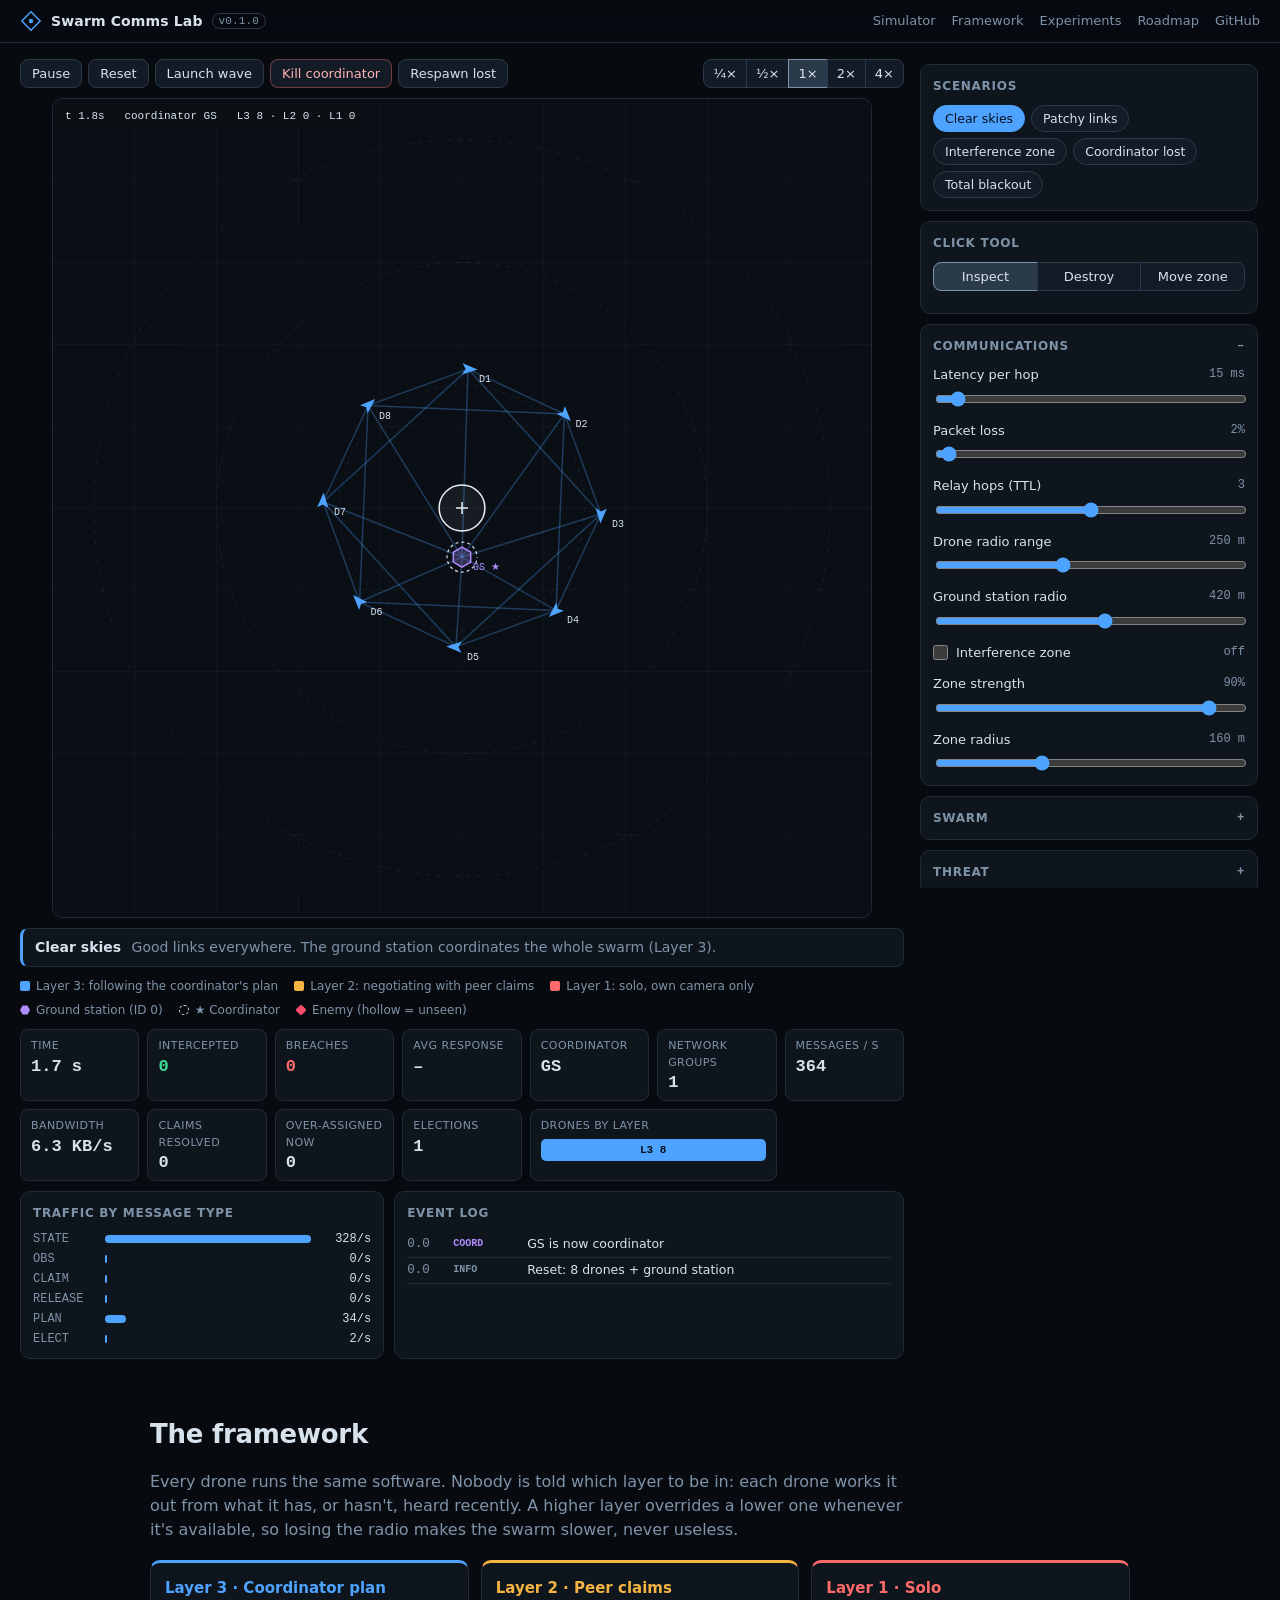
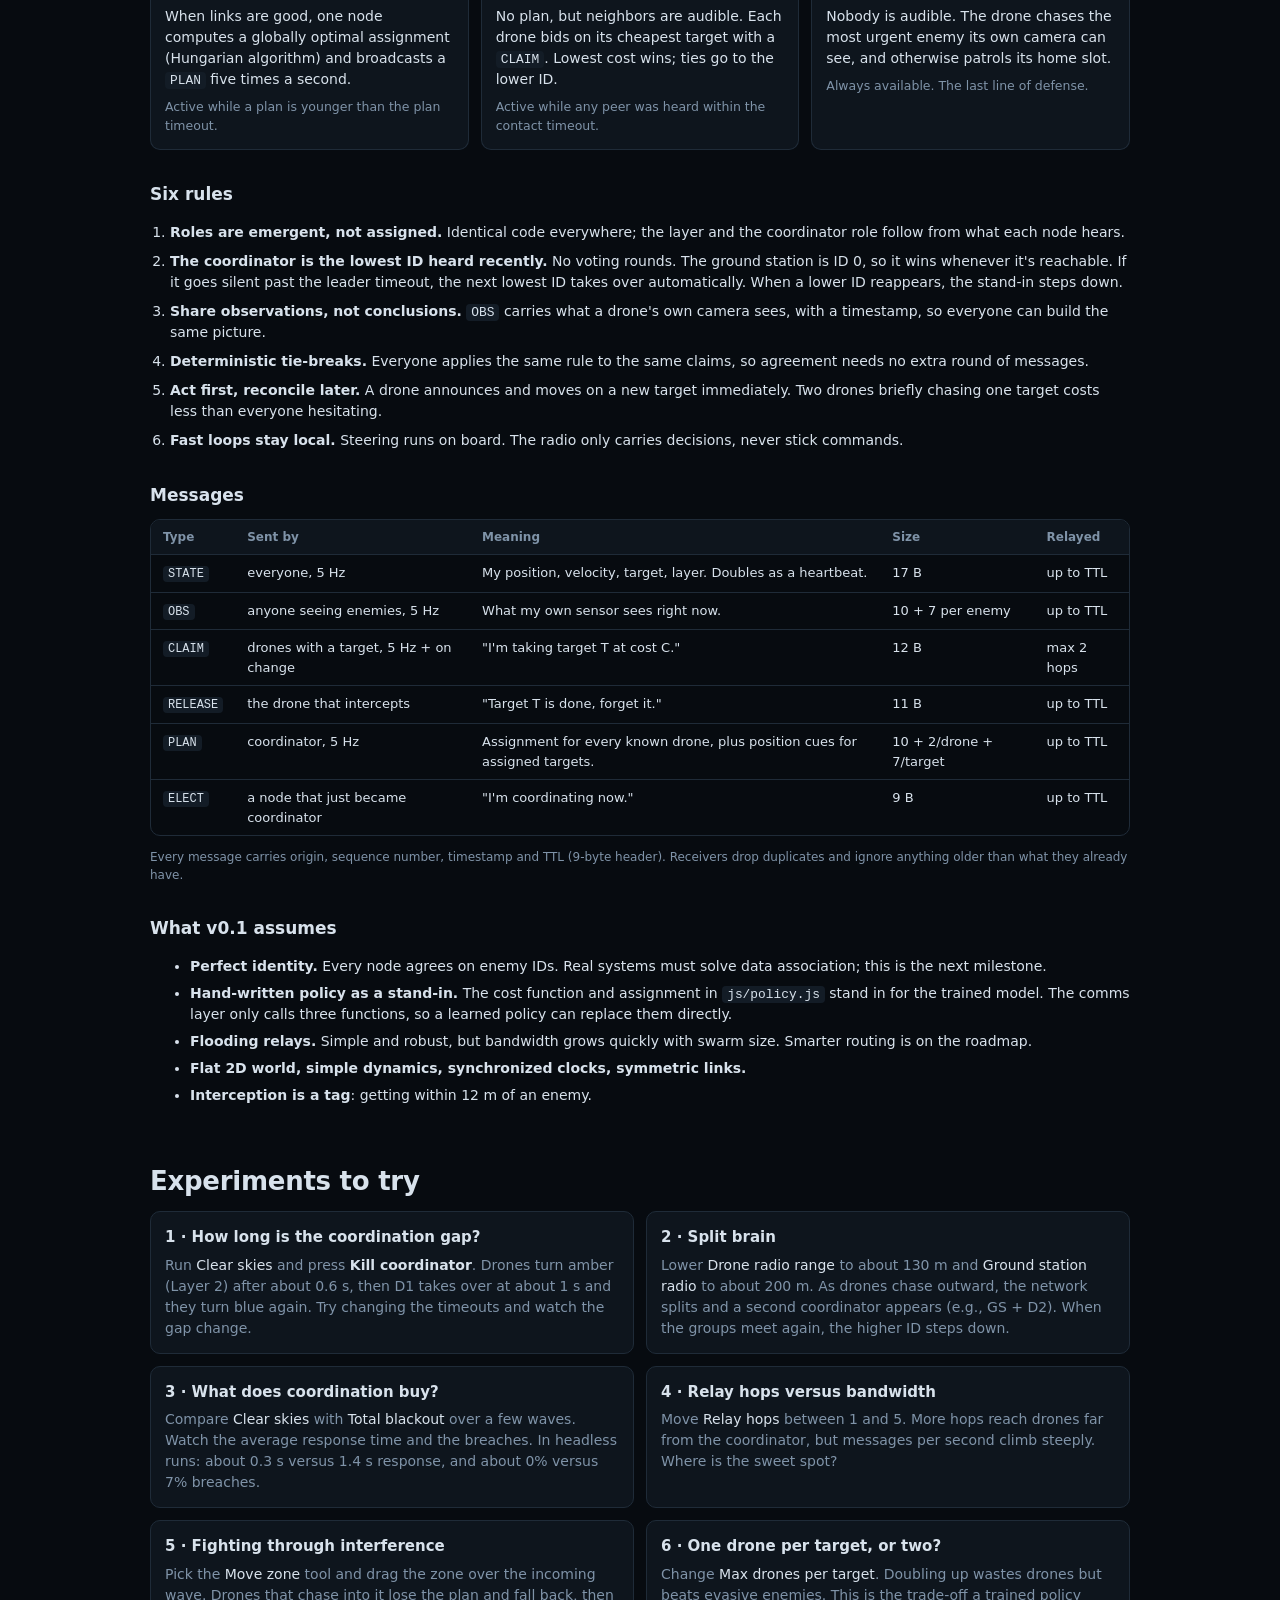
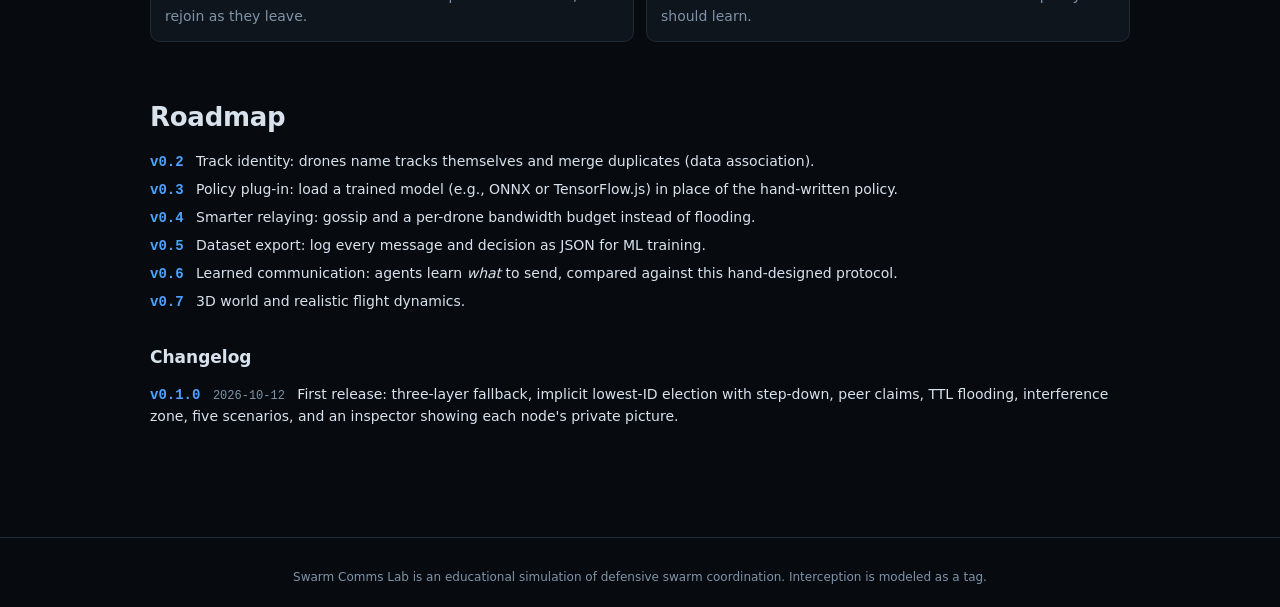
==== index.html @ 78917c34 "Swarm Comms Lab v0.1.0: three-layer swarm comms simulator Browser simulation of a defensive drone sw" ====
<!doctype html>
<html lang="en">
<head>
  <meta charset="utf-8">
  <meta name="viewport" content="width=device-width, initial-scale=1">
  <title>Swarm Comms Lab</title>
  <meta name="description" content="A browser simulation of a three-layer communication framework for a defensive drone swarm: coordinator plans, peer claims, and solo fallback.">
  <link rel="stylesheet" href="css/style.css">
</head>
<body>
  <header class="top">
    <div class="brand">
      <svg viewBox="0 0 24 24" width="22" height="22" aria-hidden="true"><path d="M12 2 22 12 12 22 2 12Z" fill="none" stroke="currentColor" stroke-width="1.6"/><circle cx="12" cy="12" r="2.4" fill="currentColor"/></svg>
      <span>Swarm Comms Lab</span>
      <span class="ver" id="version">v0.1.0</span>
    </div>
    <nav>
      <a href="#sim">Simulator</a>
      <a href="#framework">Framework</a>
      <a href="#experiments">Experiments</a>
      <a href="#roadmap">Roadmap</a>
      <a id="repoLink" href="#">GitHub</a>
    </nav>
  </header>

  <main>
    <section id="sim" class="sim">
      <div class="stage">
        <div class="toolbar">
          <button id="play" class="btn">Pause</button>
          <button id="reset" class="btn" title="Restart the scenario (R)">Reset</button>
          <button id="wave" class="btn" title="Launch a wave now (W)">Launch wave</button>
          <button id="killCoord" class="btn danger" title="Destroy the current coordinator (K)">Kill coordinator</button>
          <button id="respawn" class="btn" title="Bring back destroyed drones and the ground station">Respawn lost</button>
          <div class="seg" id="speed" role="group" aria-label="Speed">
            <button data-v="0.25">¼×</button><button data-v="0.5">½×</button><button data-v="1" class="on">1×</button><button data-v="2">2×</button><button data-v="4">4×</button>
          </div>
        </div>

        <div class="canvas-wrap">
          <canvas id="view" aria-label="Swarm simulation"></canvas>
        </div>
        <p class="note" id="presetNote"></p>

        <div class="legend">
          <span><i class="sw" style="--c:var(--l3)"></i>Layer 3: following the coordinator's plan</span>
          <span><i class="sw" style="--c:var(--l2)"></i>Layer 2: negotiating with peer claims</span>
          <span><i class="sw" style="--c:var(--l1)"></i>Layer 1: solo, own camera only</span>
          <span><i class="sw hex" style="--c:var(--gs)"></i>Ground station (ID 0)</span>
          <span><i class="sw ring"></i>★ Coordinator</span>
          <span><i class="sw dia"></i>Enemy (hollow = unseen)</span>
        </div>

        <div class="stats">
          <div class="tile"><span>Time</span><b id="s-time">0 s</b></div>
          <div class="tile"><span>Intercepted</span><b id="s-int" class="good">0</b></div>
          <div class="tile"><span>Breaches</span><b id="s-breach" class="bad">0</b></div>
          <div class="tile"><span>Avg response</span><b id="s-resp">–</b></div>
          <div class="tile"><span>Coordinator</span><b id="s-coord">–</b></div>
          <div class="tile"><span>Network groups</span><b id="s-part">1</b></div>
          <div class="tile"><span>Messages / s</span><b id="s-msgs">0</b></div>
          <div class="tile"><span>Bandwidth</span><b id="s-bw">0</b></div>
          <div class="tile"><span>Claims resolved</span><b id="s-yield">0</b></div>
          <div class="tile"><span>Over-assigned now</span><b id="s-over">0</b></div>
          <div class="tile"><span>Elections</span><b id="s-elect">0</b></div>
          <div class="tile wide" id="s-layers"><span>Drones by layer</span>
            <div class="layerbar"><i id="lb-3" style="--c:var(--l3)"></i><i id="lb-2" style="--c:var(--l2)"></i><i id="lb-1" style="--c:var(--l1)"></i></div>
          </div>
        </div>

        <div class="split">
          <div class="card">
            <h3>Traffic by message type</h3>
            <div id="msgbars" class="msgbars"></div>
          </div>
          <div class="card">
            <h3>Event log</h3>
            <ol id="log" class="log"></ol>
          </div>
        </div>
      </div>

      <aside class="panel">
        <div class="card">
          <h3>Scenarios</h3>
          <div id="presets" class="chips"></div>
        </div>
        <div class="card">
          <h3>Click tool</h3>
          <div class="seg full" id="tools">
            <button data-tool="inspect" class="on">Inspect</button><button data-tool="destroy">Destroy</button><button data-tool="zone">Move zone</button>
          </div>
          <div id="inspector" class="inspector"></div>
        </div>
        <details class="card" open>
          <summary>Communications</summary>
          <div id="ctl-comms" class="ctls"></div>
        </details>
        <details class="card">
          <summary>Swarm</summary>
          <div id="ctl-swarm" class="ctls"></div>
        </details>
        <details class="card">
          <summary>Threat</summary>
          <div id="ctl-threat" class="ctls"></div>
        </details>
        <details class="card">
          <summary>Timeouts &amp; rates</summary>
          <div id="ctl-timing" class="ctls"></div>
        </details>
        <details class="card">
          <summary>View</summary>
          <div class="ctls">
            <label class="ctl ctl-toggle"><input type="checkbox" id="optLinks"><span class="ctl-head"><span>Radio links (brightness = traffic)</span></span></label>
            <label class="ctl ctl-toggle"><input type="checkbox" id="optTargets"><span class="ctl-head"><span>Target lines</span></span></label>
            <label class="ctl ctl-toggle"><input type="checkbox" id="optSensors"><span class="ctl-head"><span>Sensor footprints</span></span></label>
            <label class="ctl ctl-toggle"><input type="checkbox" id="optBelief"><span class="ctl-head"><span>Inspector: show belief vs truth</span></span></label>
          </div>
        </details>
        <p class="muted small keys">Keys: <kbd>Space</kbd> pause · <kbd>W</kbd> wave · <kbd>K</kbd> kill coordinator · <kbd>R</kbd> reset</p>
      </aside>
    </section>

    <section id="framework" class="doc">
      <h2>The framework</h2>
      <p class="lede">Every drone runs the same software. Nobody is told which layer to be in: each drone works it out from what it has, or hasn't, heard recently. A higher layer overrides a lower one whenever it's available, so losing the radio makes the swarm slower, never useless.</p>

      <div class="layers">
        <div class="layer" style="--c:var(--l3)">
          <h4>Layer 3 · Coordinator plan</h4>
          <p>When links are good, one node computes a globally optimal assignment (Hungarian algorithm) and broadcasts a <code>PLAN</code> five times a second.</p>
          <p class="when">Active while a plan is younger than the plan timeout.</p>
        </div>
        <div class="layer" style="--c:var(--l2)">
          <h4>Layer 2 · Peer claims</h4>
          <p>No plan, but neighbors are audible. Each drone bids on its cheapest target with a <code>CLAIM</code>. Lowest cost wins; ties go to the lower ID.</p>
          <p class="when">Active while any peer was heard within the contact timeout.</p>
        </div>
        <div class="layer" style="--c:var(--l1)">
          <h4>Layer 1 · Solo</h4>
          <p>Nobody is audible. The drone chases the most urgent enemy its own camera can see, and otherwise patrols its home slot.</p>
          <p class="when">Always available. The last line of defense.</p>
        </div>
      </div>

      <h3>Six rules</h3>
      <ol class="rules">
        <li><strong>Roles are emergent, not assigned.</strong> Identical code everywhere; the layer and the coordinator role follow from what each node hears.</li>
        <li><strong>The coordinator is the lowest ID heard recently.</strong> No voting rounds. The ground station is ID 0, so it wins whenever it's reachable. If it goes silent past the leader timeout, the next lowest ID takes over automatically. When a lower ID reappears, the stand-in steps down.</li>
        <li><strong>Share observations, not conclusions.</strong> <code>OBS</code> carries what a drone's own camera sees, with a timestamp, so everyone can build the same picture.</li>
        <li><strong>Deterministic tie-breaks.</strong> Everyone applies the same rule to the same claims, so agreement needs no extra round of messages.</li>
        <li><strong>Act first, reconcile later.</strong> A drone announces and moves on a new target immediately. Two drones briefly chasing one target costs less than everyone hesitating.</li>
        <li><strong>Fast loops stay local.</strong> Steering runs on board. The radio only carries decisions, never stick commands.</li>
      </ol>

      <h3>Messages</h3>
      <div class="tablewrap">
        <table>
          <thead><tr><th>Type</th><th>Sent by</th><th>Meaning</th><th>Size</th><th>Relayed</th></tr></thead>
          <tbody>
            <tr><td><code>STATE</code></td><td>everyone, 5 Hz</td><td>My position, velocity, target, layer. Doubles as a heartbeat.</td><td>17 B</td><td>up to TTL</td></tr>
            <tr><td><code>OBS</code></td><td>anyone seeing enemies, 5 Hz</td><td>What my own sensor sees right now.</td><td>10 + 7 per enemy</td><td>up to TTL</td></tr>
            <tr><td><code>CLAIM</code></td><td>drones with a target, 5 Hz + on change</td><td>"I'm taking target T at cost C."</td><td>12 B</td><td>max 2 hops</td></tr>
            <tr><td><code>RELEASE</code></td><td>the drone that intercepts</td><td>"Target T is done, forget it."</td><td>11 B</td><td>up to TTL</td></tr>
            <tr><td><code>PLAN</code></td><td>coordinator, 5 Hz</td><td>Assignment for every known drone, plus position cues for assigned targets.</td><td>10 + 2/drone + 7/target</td><td>up to TTL</td></tr>
            <tr><td><code>ELECT</code></td><td>a node that just became coordinator</td><td>"I'm coordinating now."</td><td>9 B</td><td>up to TTL</td></tr>
          </tbody>
        </table>
      </div>
      <p class="muted small">Every message carries origin, sequence number, timestamp and TTL (9-byte header). Receivers drop duplicates and ignore anything older than what they already have.</p>

      <h3>What v0.1 assumes</h3>
      <ul class="limits">
        <li><strong>Perfect identity.</strong> Every node agrees on enemy IDs. Real systems must solve data association; this is the next milestone.</li>
        <li><strong>Hand-written policy as a stand-in.</strong> The cost function and assignment in <code>js/policy.js</code> stand in for the trained model. The comms layer only calls three functions, so a learned policy can replace them directly.</li>
        <li><strong>Flooding relays.</strong> Simple and robust, but bandwidth grows quickly with swarm size. Smarter routing is on the roadmap.</li>
        <li><strong>Flat 2D world, simple dynamics, synchronized clocks, symmetric links.</strong></li>
        <li><strong>Interception is a tag</strong>: getting within 12 m of an enemy.</li>
      </ul>
    </section>

    <section id="experiments" class="doc">
      <h2>Experiments to try</h2>
      <div class="exps">
        <div class="exp">
          <h4>1 · How long is the coordination gap?</h4>
          <p>Run <em>Clear skies</em> and press <strong>Kill coordinator</strong>. Drones turn amber (Layer 2) after about 0.6 s, then D1 takes over at about 1 s and they turn blue again. Try changing the timeouts and watch the gap change.</p>
        </div>
        <div class="exp">
          <h4>2 · Split brain</h4>
          <p>Lower <em>Drone radio range</em> to about 130 m and <em>Ground station radio</em> to about 200 m. As drones chase outward, the network splits and a second coordinator appears (e.g., GS + D2). When the groups meet again, the higher ID steps down.</p>
        </div>
        <div class="exp">
          <h4>3 · What does coordination buy?</h4>
          <p>Compare <em>Clear skies</em> with <em>Total blackout</em> over a few waves. Watch the average response time and the breaches. In headless runs: about 0.3 s versus 1.4 s response, and about 0% versus 7% breaches.</p>
        </div>
        <div class="exp">
          <h4>4 · Relay hops versus bandwidth</h4>
          <p>Move <em>Relay hops</em> between 1 and 5. More hops reach drones far from the coordinator, but messages per second climb steeply. Where is the sweet spot?</p>
        </div>
        <div class="exp">
          <h4>5 · Fighting through interference</h4>
          <p>Pick the <em>Move zone</em> tool and drag the zone over the incoming wave. Drones that chase into it lose the plan and fall back, then rejoin as they leave.</p>
        </div>
        <div class="exp">
          <h4>6 · One drone per target, or two?</h4>
          <p>Change <em>Max drones per target</em>. Doubling up wastes drones but beats evasive enemies. This is the trade-off a trained policy should learn.</p>
        </div>
      </div>
    </section>

    <section id="roadmap" class="doc">
      <h2>Roadmap</h2>
      <ol class="roadmap">
        <li><b>v0.2</b> Track identity: drones name tracks themselves and merge duplicates (data association).</li>
        <li><b>v0.3</b> Policy plug-in: load a trained model (e.g., ONNX or TensorFlow.js) in place of the hand-written policy.</li>
        <li><b>v0.4</b> Smarter relaying: gossip and a per-drone bandwidth budget instead of flooding.</li>
        <li><b>v0.5</b> Dataset export: log every message and decision as JSON for ML training.</li>
        <li><b>v0.6</b> Learned communication: agents learn <em>what</em> to send, compared against this hand-designed protocol.</li>
        <li><b>v0.7</b> 3D world and realistic flight dynamics.</li>
      </ol>
      <h3>Changelog</h3>
      <ul class="changelog">
        <li><b>v0.1.0</b> <time>2026-10-12</time> First release: three-layer fallback, implicit lowest-ID election with step-down, peer claims, TTL flooding, interference zone, five scenarios, and an inspector showing each node's private picture.</li>
      </ul>
    </section>
  </main>

  <footer class="foot">
    <p>Swarm Comms Lab is an educational simulation of defensive swarm coordination. Interception is modeled as a tag.</p>
  </footer>

  <script type="module" src="js/main.js"></script>
</body>
</html>
---- css/style.css ----
:root {
  color-scheme: dark;
  --bg: #070b10;
  --panel: #0e151d;
  --panel-2: #131c26;
  --line: #1f2b38;
  --line-2: #2a3a4b;
  --text: #d8e2ec;
  --muted: #7f93a8;
  --l3: #4da3ff;
  --l2: #f5b342;
  --l1: #ff6b6b;
  --gs: #b18cff;
  --enemy: #ff4d6d;
  --good: #3ddc97;
  --radius: 10px;
  --mono: ui-monospace, SFMono-Regular, Menlo, Consolas, monospace;
  --sans: system-ui, -apple-system, "Segoe UI", Roboto, sans-serif;
}

* { box-sizing: border-box; }
html { scroll-behavior: smooth; }
body {
  margin: 0;
  background: var(--bg);
  color: var(--text);
  font: 14px/1.5 var(--sans);
  -webkit-font-smoothing: antialiased;
}
a { color: var(--l3); text-decoration: none; }
a:hover { text-decoration: underline; }
code, kbd { font-family: var(--mono); font-size: 0.92em; }
code { background: var(--panel-2); padding: 1px 5px; border-radius: 4px; }
kbd { border: 1px solid var(--line-2); border-bottom-width: 2px; padding: 0 5px; border-radius: 4px; }
.muted { color: var(--muted); }
.small { font-size: 12px; }

/* header */
.top {
  position: sticky; top: 0; z-index: 10;
  display: flex; align-items: center; justify-content: space-between; gap: 16px;
  padding: 10px 20px;
  background: rgba(7, 11, 16, 0.88);
  backdrop-filter: blur(8px);
  border-bottom: 1px solid var(--line);
}
.brand { display: flex; align-items: center; gap: 9px; font-weight: 650; letter-spacing: 0.01em; color: var(--l3); }
.brand span:first-of-type { color: var(--text); }
.ver { font: 11px var(--mono); color: var(--muted); border: 1px solid var(--line-2); padding: 1px 6px; border-radius: 99px; }
.top nav { display: flex; gap: 16px; flex-wrap: wrap; }
.top nav a { color: var(--muted); font-size: 13px; }
.top nav a:hover { color: var(--text); text-decoration: none; }

main { max-width: 1440px; margin: 0 auto; padding: 16px 20px 40px; }

/* simulator layout */
.sim { display: grid; grid-template-columns: minmax(0, 1fr) 340px; gap: 16px; align-items: start; }
.stage { min-width: 0; display: flex; flex-direction: column; gap: 10px; }
.panel { display: flex; flex-direction: column; gap: 10px; position: sticky; top: 64px; max-height: calc(100vh - 76px); overflow-y: auto; padding-right: 2px; }

.toolbar { display: flex; flex-wrap: wrap; gap: 6px; align-items: center; }
.btn, .seg button, .chip {
  font: 500 13px var(--sans);
  color: var(--text);
  background: var(--panel-2);
  border: 1px solid var(--line-2);
  border-radius: 8px;
  padding: 6px 11px;
  cursor: pointer;
}
.btn:hover, .seg button:hover, .chip:hover { border-color: var(--muted); }
.btn.on { background: var(--l3); border-color: var(--l3); color: #04101d; }
.btn.danger { color: #ffb3b3; border-color: rgba(255, 107, 107, 0.4); }
.btn.attention { border-color: var(--l2); color: var(--l2); animation: pulse 1.2s ease-in-out infinite; }
@keyframes pulse { 50% { box-shadow: 0 0 0 3px rgba(245, 179, 66, 0.25); } }
.seg { display: inline-flex; margin-left: auto; }
.seg button { border-radius: 0; margin-left: -1px; padding: 6px 9px; }
.seg button:first-child { border-radius: 8px 0 0 8px; margin-left: 0; }
.seg button:last-child { border-radius: 0 8px 8px 0; }
.seg button.on { background: var(--line-2); border-color: var(--muted); }
.seg.full { display: flex; margin: 0 0 10px; }
.seg.full button { flex: 1; }

.canvas-wrap { position: relative; width: 100%; max-width: 820px; align-self: center; border: 1px solid var(--line); border-radius: var(--radius); overflow: hidden; }
#view { display: block; width: 100%; aspect-ratio: 1; touch-action: none; cursor: pointer; }
#view[data-tool="destroy"] { cursor: crosshair; }
#view[data-tool="zone"] { cursor: move; }

.note { margin: 0; padding: 8px 12px; background: var(--panel); border: 1px solid var(--line); border-left: 3px solid var(--l3); border-radius: 8px; color: var(--muted); }
.note strong { color: var(--text); margin-right: 6px; }

.legend { display: flex; flex-wrap: wrap; gap: 6px 16px; font-size: 12px; color: var(--muted); }
.legend span { display: inline-flex; align-items: center; gap: 6px; }
.sw { width: 10px; height: 10px; border-radius: 2px; background: var(--c); display: inline-block; }
.sw.hex { clip-path: polygon(25% 5%, 75% 5%, 100% 50%, 75% 95%, 25% 95%, 0 50%); }
.sw.ring { background: none; border: 1px dashed var(--text); border-radius: 50%; }
.sw.dia { background: var(--enemy); transform: rotate(45deg) scale(0.8); }

.stats { display: grid; grid-template-columns: repeat(auto-fill, minmax(118px, 1fr)); gap: 8px; }
.tile { background: var(--panel); border: 1px solid var(--line); border-radius: 8px; padding: 8px 10px; min-width: 0; }
.tile span { display: block; font-size: 11px; color: var(--muted); text-transform: uppercase; letter-spacing: 0.04em; }
.tile b { display: block; font: 600 17px var(--mono); margin-top: 2px; white-space: nowrap; overflow: hidden; text-overflow: ellipsis; }
.tile b.good { color: var(--good); }
.tile b.bad { color: var(--l1); }
.tile b.warn { color: var(--l2); }
.tile.wide { grid-column: span 2; }
.layerbar { display: flex; height: 22px; margin-top: 4px; border-radius: 5px; overflow: hidden; background: var(--panel-2); }
.layerbar i { flex: 0 1 0; flex-basis: 0; background: var(--c); color: #061019; font: 600 11px/22px var(--mono); font-style: normal; text-align: center; overflow: hidden; white-space: nowrap; transition: flex-grow 0.3s; }

.split { display: grid; grid-template-columns: minmax(0, 1fr) minmax(0, 1.4fr); gap: 10px; }
.card { background: var(--panel); border: 1px solid var(--line); border-radius: var(--radius); padding: 12px; }
.card h3, .card summary { margin: 0 0 10px; font-size: 12px; font-weight: 600; text-transform: uppercase; letter-spacing: 0.06em; color: var(--muted); }
details.card summary { cursor: pointer; margin: 0; list-style: none; display: flex; justify-content: space-between; }
details.card summary::after { content: "+"; font-family: var(--mono); }
details.card[open] summary::after { content: "–"; }
details.card[open] summary { margin-bottom: 10px; }

.msgbars { display: flex; flex-direction: column; gap: 6px; }
.mb { display: grid; grid-template-columns: 64px 1fr 52px; align-items: center; gap: 8px; font: 12px var(--mono); }
.mb span { color: var(--muted); }
.mb i { height: 8px; background: var(--l3); border-radius: 4px; min-width: 2px; transition: width 0.3s; }
.mb b { font-weight: 500; text-align: right; }

.log { list-style: none; margin: 0; padding: 0; max-height: 210px; overflow-y: auto; font-size: 12.5px; }
.log li { display: grid; grid-template-columns: 40px 68px 1fr; gap: 6px; padding: 3px 0; border-bottom: 1px solid var(--line); }
.log time { font-family: var(--mono); color: var(--muted); }
.log .tag { font: 600 10px/18px var(--mono); text-transform: uppercase; color: var(--muted); }
.lg-tag .tag { color: var(--good); }
.lg-breach .tag, .lg-breach { color: var(--l1); }
.lg-coord .tag { color: var(--gs); }
.lg-lost .tag { color: #ff9a9a; }
.lg-claim .tag { color: var(--l2); }
.lg-net .tag { color: var(--l3); }

.chips { display: flex; flex-wrap: wrap; gap: 6px; }
.chip { border-radius: 99px; padding: 5px 11px; font-size: 12.5px; }
.chip.on { background: var(--l3); border-color: var(--l3); color: #04101d; }

.ctls { display: flex; flex-direction: column; gap: 12px; }
.ctl { display: flex; flex-direction: column; gap: 4px; font-size: 13px; }
.ctl-head { display: flex; justify-content: space-between; gap: 8px; }
.ctl-head em { font: 10px var(--mono); font-style: normal; color: var(--l2); border: 1px solid rgba(245, 179, 66, 0.4); border-radius: 4px; padding: 0 4px; margin-left: 4px; vertical-align: 1px; }
.ctl output { font-family: var(--mono); color: var(--muted); font-size: 12px; }
.ctl small { color: var(--muted); font-size: 11px; }
.ctl-toggle { flex-direction: row; align-items: center; gap: 8px; }
.ctl-toggle .ctl-head { flex: 1; }
input[type="range"] { width: 100%; accent-color: var(--l3); }
input[type="checkbox"] { accent-color: var(--l3); width: 15px; height: 15px; margin: 0; }
select { background: var(--panel-2); color: var(--text); border: 1px solid var(--line-2); border-radius: 6px; padding: 5px; font: inherit; }

.inspector { font-size: 13px; }
.inspector p { margin: 0; }
.insp-head { display: flex; align-items: center; justify-content: space-between; gap: 8px; margin-bottom: 8px; }
.pill { font: 600 11px var(--mono); color: var(--c); border: 1px solid var(--c); border-radius: 99px; padding: 1px 8px; }
.inspector dl { display: grid; grid-template-columns: 74px 1fr; gap: 4px 8px; margin: 0 0 8px; }
.inspector dt { color: var(--muted); }
.inspector dd { margin: 0; font: 12px/1.6 var(--mono); word-break: break-word; }
.inspector dd span { margin-right: 6px; white-space: nowrap; }
.inspector dd span.own { font-weight: 700; color: var(--text); }
.keys { margin: 2px 4px; }

/* docs */
.doc { max-width: 980px; margin: 56px auto 0; }
.doc h2 { font-size: 26px; margin: 0 0 10px; letter-spacing: -0.01em; }
.doc h3 { font-size: 17px; margin: 32px 0 10px; }
.doc h4 { margin: 0 0 6px; font-size: 15px; }
.lede { font-size: 16px; color: var(--muted); max-width: 760px; }
.layers { display: grid; grid-template-columns: repeat(3, minmax(0, 1fr)); gap: 12px; margin-top: 18px; }
.layer { background: var(--panel); border: 1px solid var(--line); border-top: 3px solid var(--c); border-radius: var(--radius); padding: 14px; }
.layer h4 { color: var(--c); }
.layer p { margin: 0 0 8px; }
.layer .when { color: var(--muted); font-size: 12.5px; margin: 0; }
.rules { padding-left: 20px; }
.rules li { margin-bottom: 8px; }
.tablewrap { overflow-x: auto; border: 1px solid var(--line); border-radius: var(--radius); }
table { width: 100%; border-collapse: collapse; font-size: 13px; }
th, td { text-align: left; padding: 8px 12px; border-bottom: 1px solid var(--line); vertical-align: top; }
th { color: var(--muted); font-weight: 600; font-size: 12px; background: var(--panel); }
tr:last-child td { border-bottom: 0; }
.limits li, .roadmap li, .changelog li { margin-bottom: 6px; }
.exps { display: grid; grid-template-columns: repeat(2, minmax(0, 1fr)); gap: 12px; }
.exp { background: var(--panel); border: 1px solid var(--line); border-radius: var(--radius); padding: 14px; }
.exp p { margin: 0; color: var(--muted); }
.exp p em, .exp p strong { color: var(--text); font-style: normal; }
.roadmap { list-style: none; padding: 0; }
.roadmap b, .changelog b { font-family: var(--mono); color: var(--l3); margin-right: 8px; }
.changelog { list-style: none; padding: 0; }
.changelog time { font: 12px var(--mono); color: var(--muted); margin-right: 8px; }
.foot { border-top: 1px solid var(--line); margin-top: 56px; padding: 18px 20px; text-align: center; color: var(--muted); font-size: 12px; }

/* responsive */
@media (max-width: 1100px) {
  .sim { grid-template-columns: minmax(0, 1fr); }
  .panel { position: static; max-height: none; overflow: visible; }
}
@media (max-width: 720px) {
  main { padding: 12px 16px 32px; }
  .top { position: static; padding: 10px 16px; flex-direction: column; align-items: flex-start; gap: 6px; }
  .top nav { gap: 12px; }
  .split, .layers, .exps { grid-template-columns: minmax(0, 1fr); }
  .seg { margin-left: 0; }
  .tile.wide { grid-column: span 2; }
}
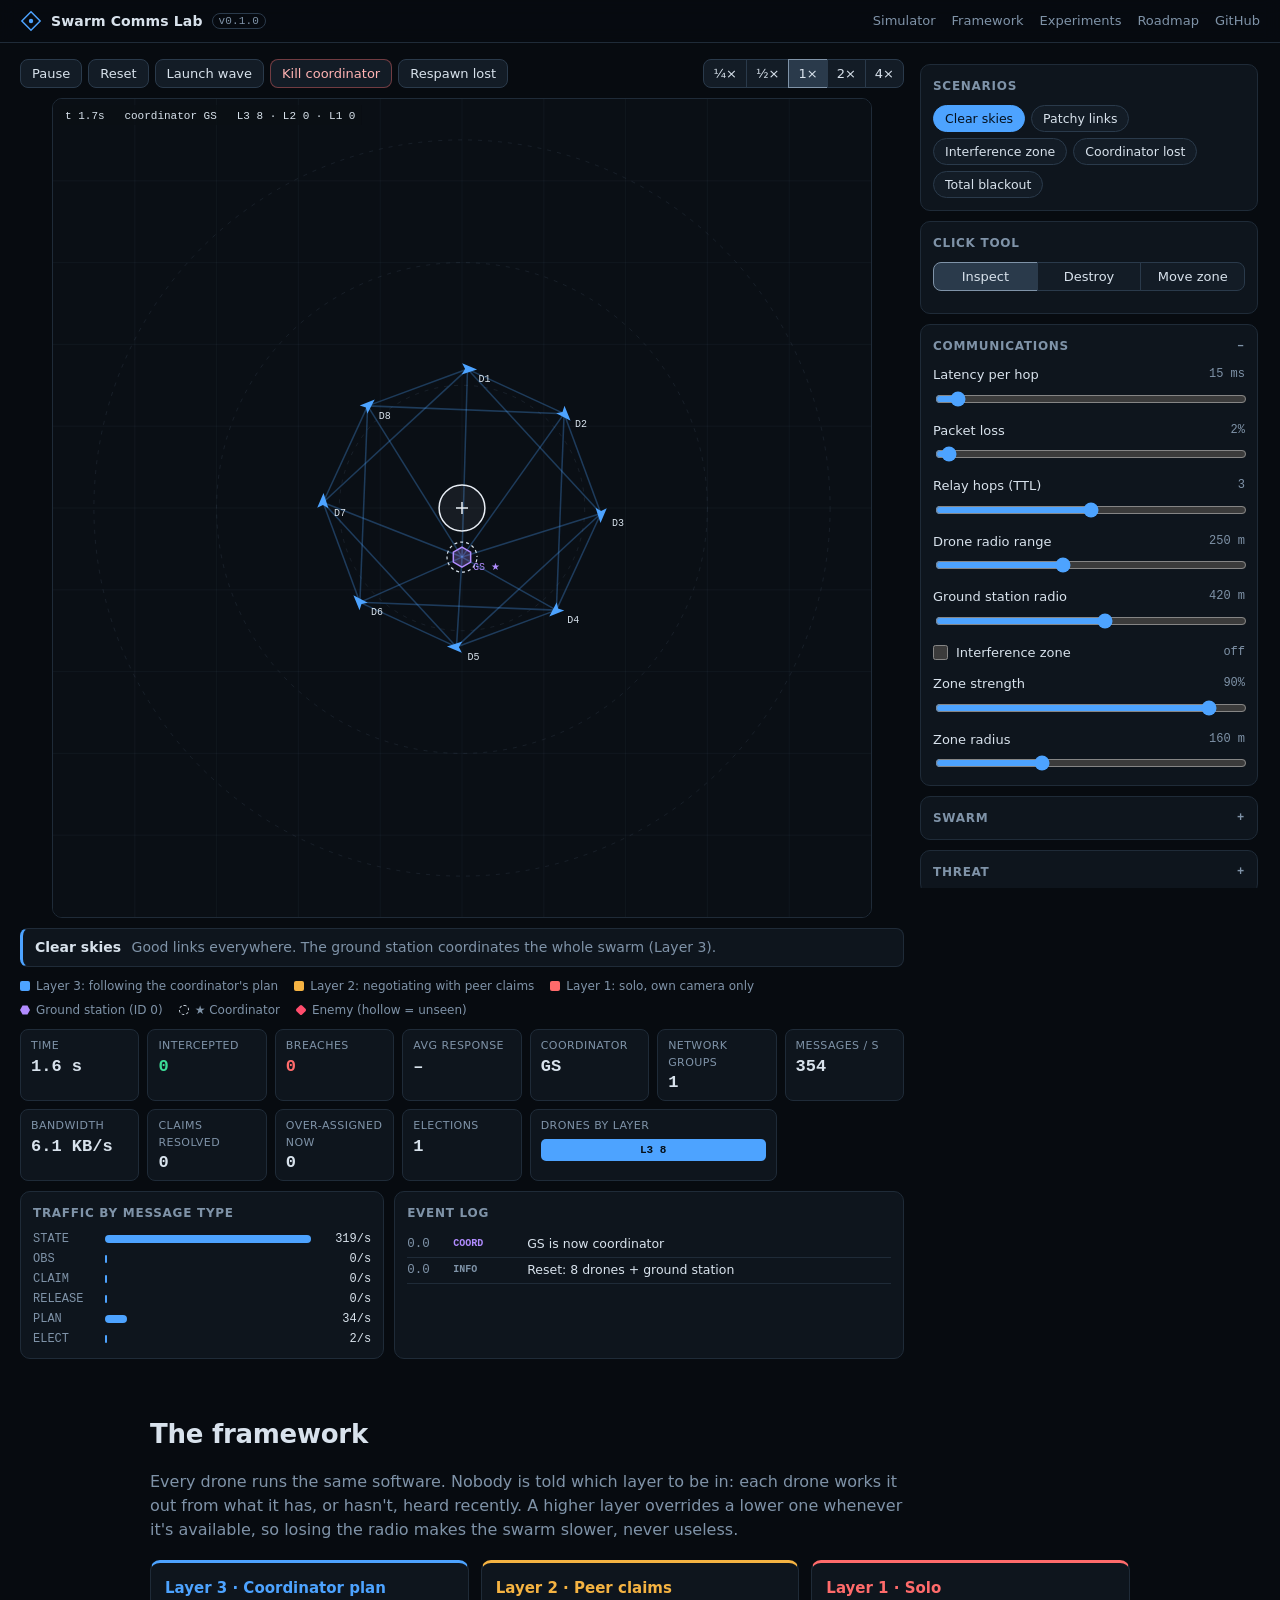
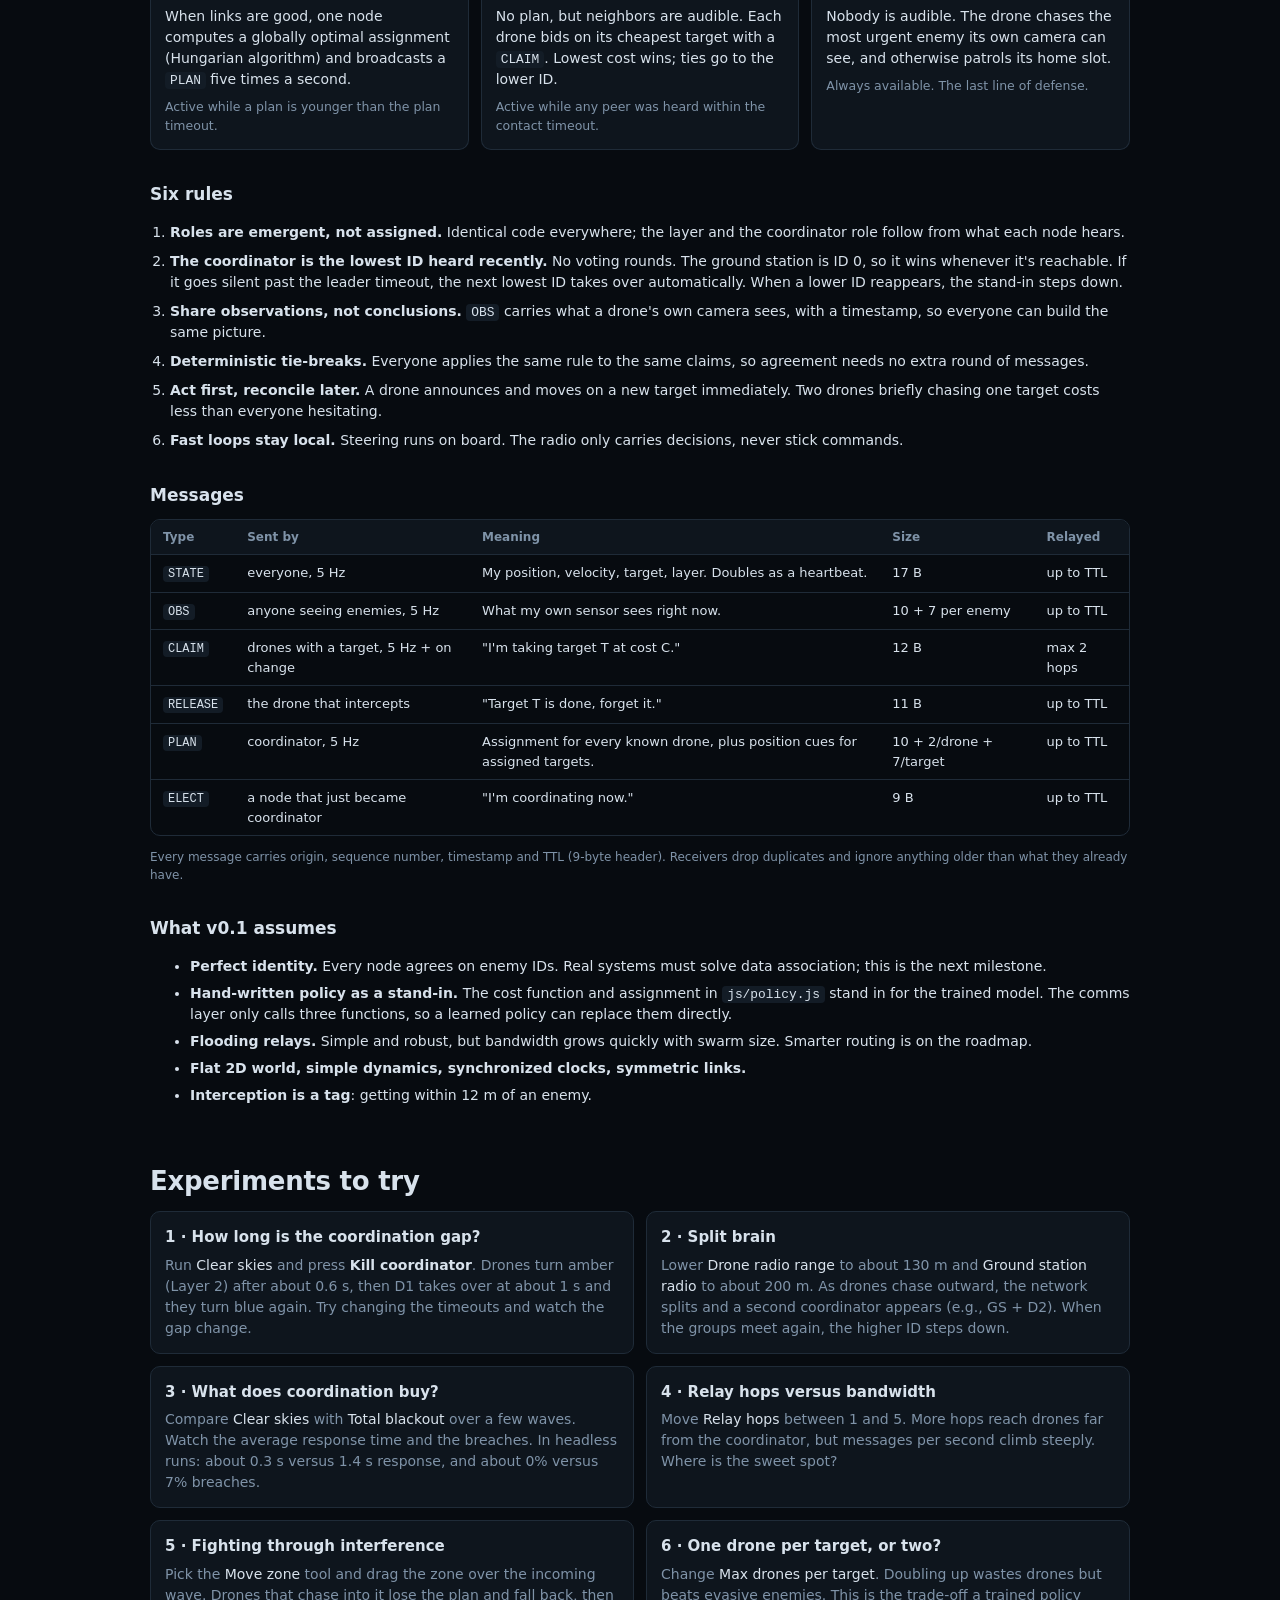
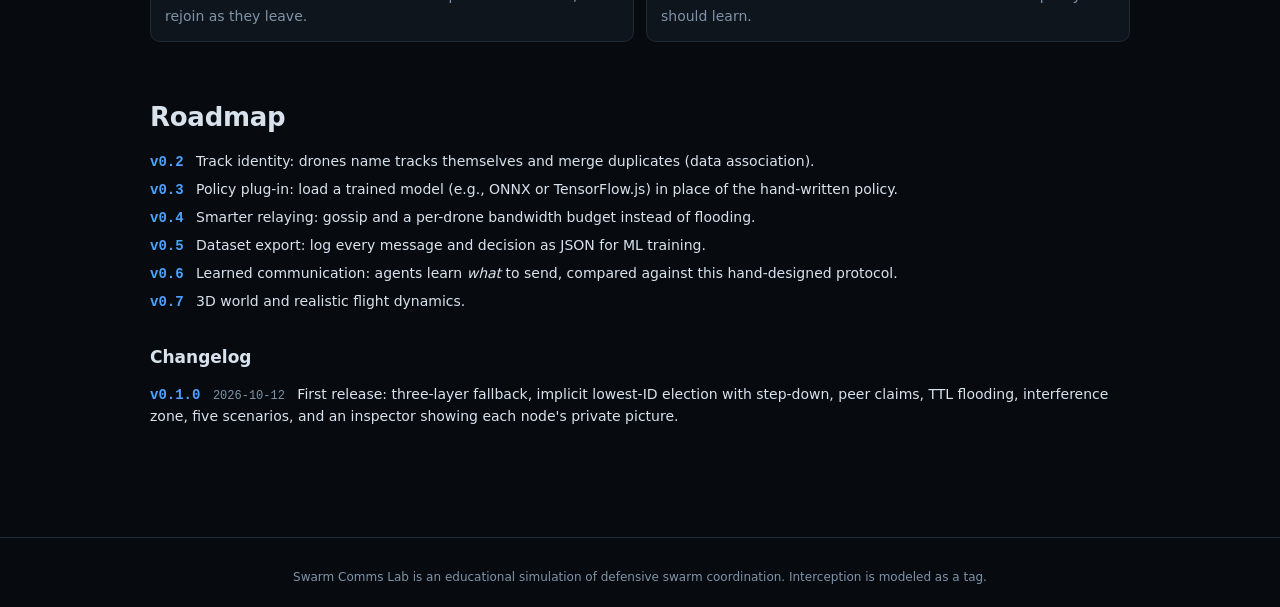
==== commit 576d3093: "Link the live page and repository Co-Authored-By: Claude Opus 5.5 <noreply@anthropic.com>" ====
--- a/index.html
+++ b/index.html
@@ -19,7 +19,7 @@
       <a href="#framework">Framework</a>
       <a href="#experiments">Experiments</a>
       <a href="#roadmap">Roadmap</a>
-      <a id="repoLink" href="#">GitHub</a>
+      <a id="repoLink" href="https://github.com/mailabhiramsrinivas-art/swarm-comms-lab">GitHub</a>
     </nav>
   </header>
 
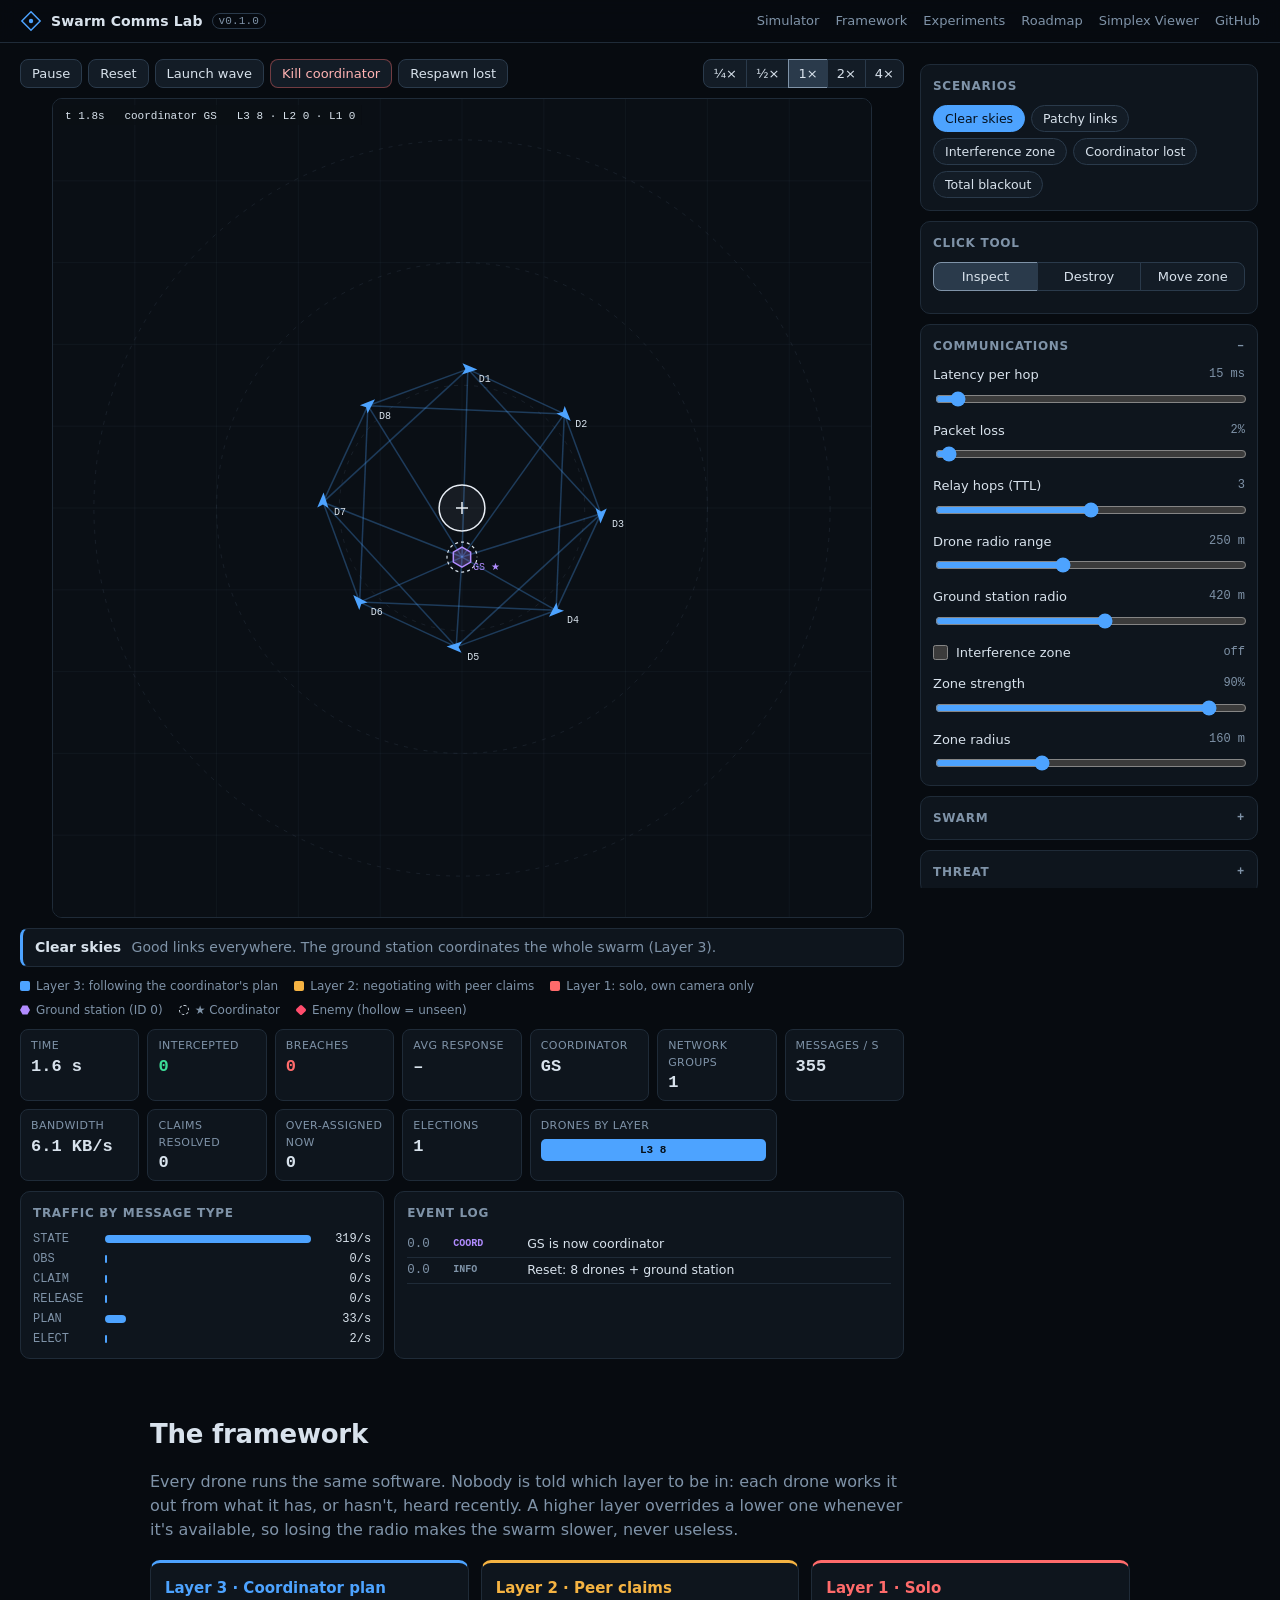
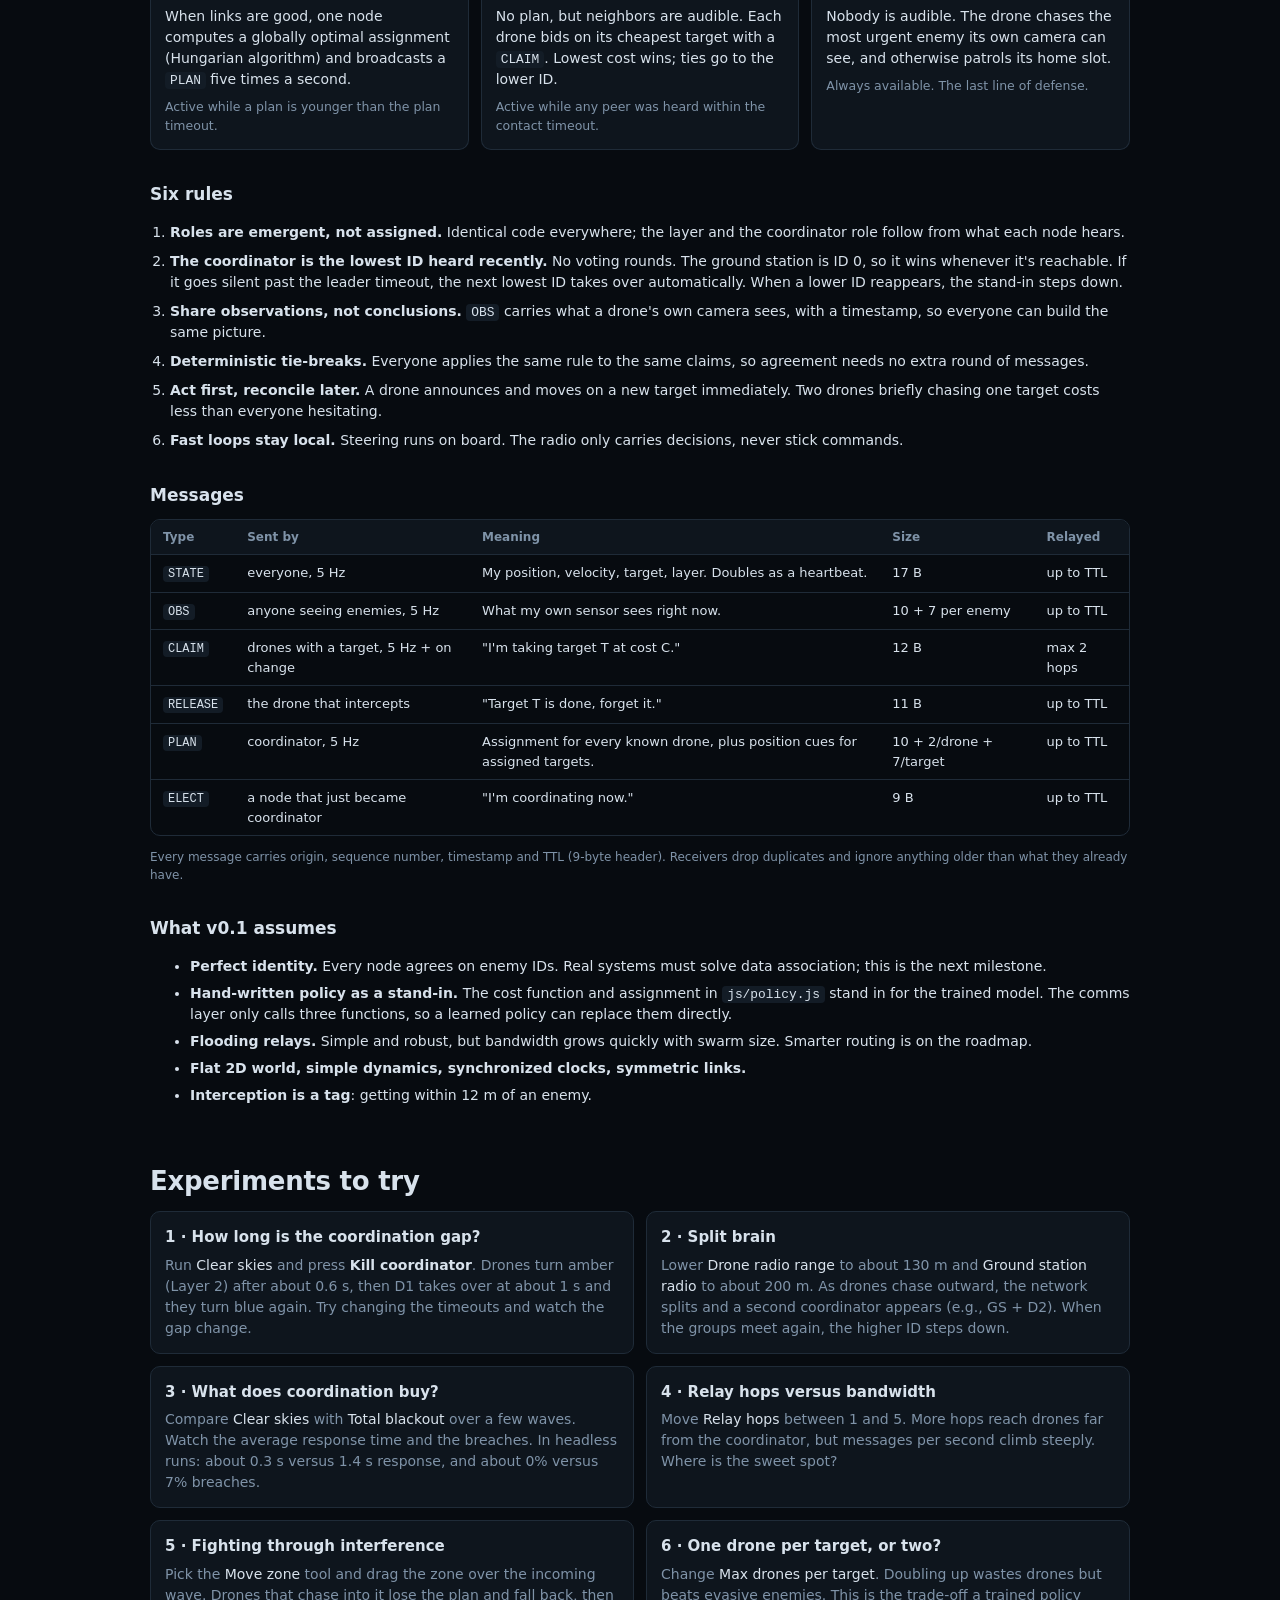
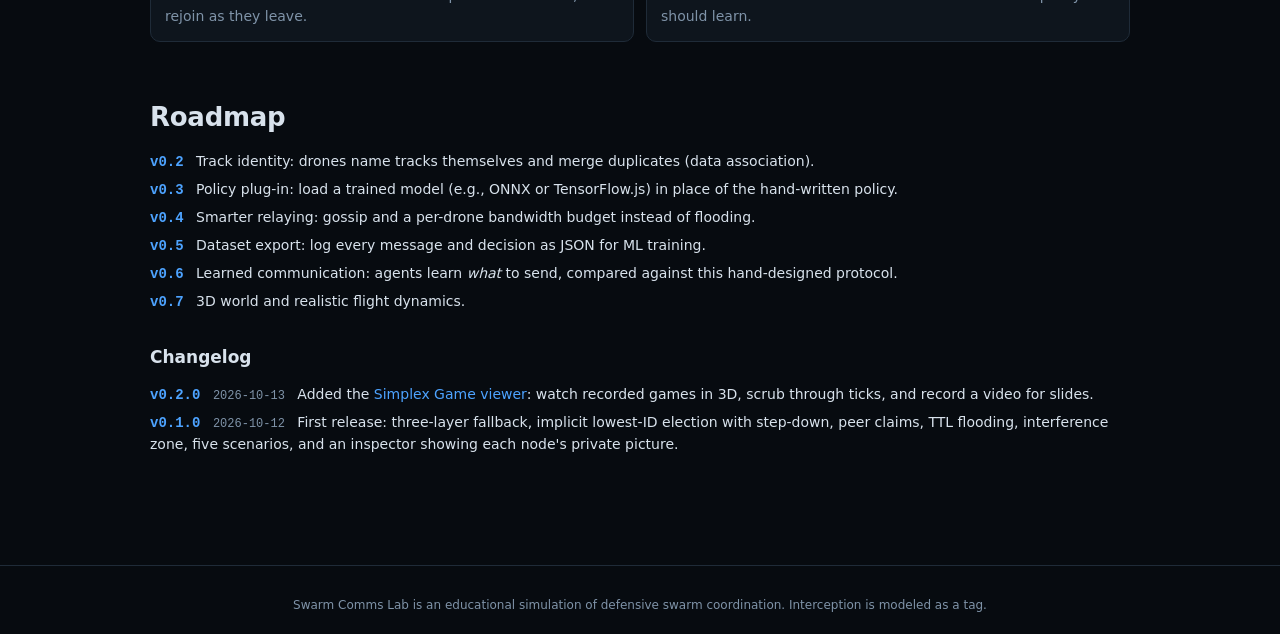
==== commit bbec719a: "Add the Simplex Game viewer (M3) 3D playback of recorded games: rotate, zoom, play/pause, scrub thro" ====
--- a/index.html
+++ b/index.html
@@ -19,6 +19,7 @@
       <a href="#framework">Framework</a>
       <a href="#experiments">Experiments</a>
       <a href="#roadmap">Roadmap</a>
+      <a href="viewer/">Simplex Viewer</a>
       <a id="repoLink" href="https://github.com/mailabhiramsrinivas-art/swarm-comms-lab">GitHub</a>
     </nav>
   </header>
@@ -221,6 +222,7 @@
       </ol>
       <h3>Changelog</h3>
       <ul class="changelog">
+        <li><b>v0.2.0</b> <time>2026-10-13</time> Added the <a href="viewer/">Simplex Game viewer</a>: watch recorded games in 3D, scrub through ticks, and record a video for slides.</li>
         <li><b>v0.1.0</b> <time>2026-10-12</time> First release: three-layer fallback, implicit lowest-ID election with step-down, peer claims, TTL flooding, interference zone, five scenarios, and an inspector showing each node's private picture.</li>
       </ul>
     </section>
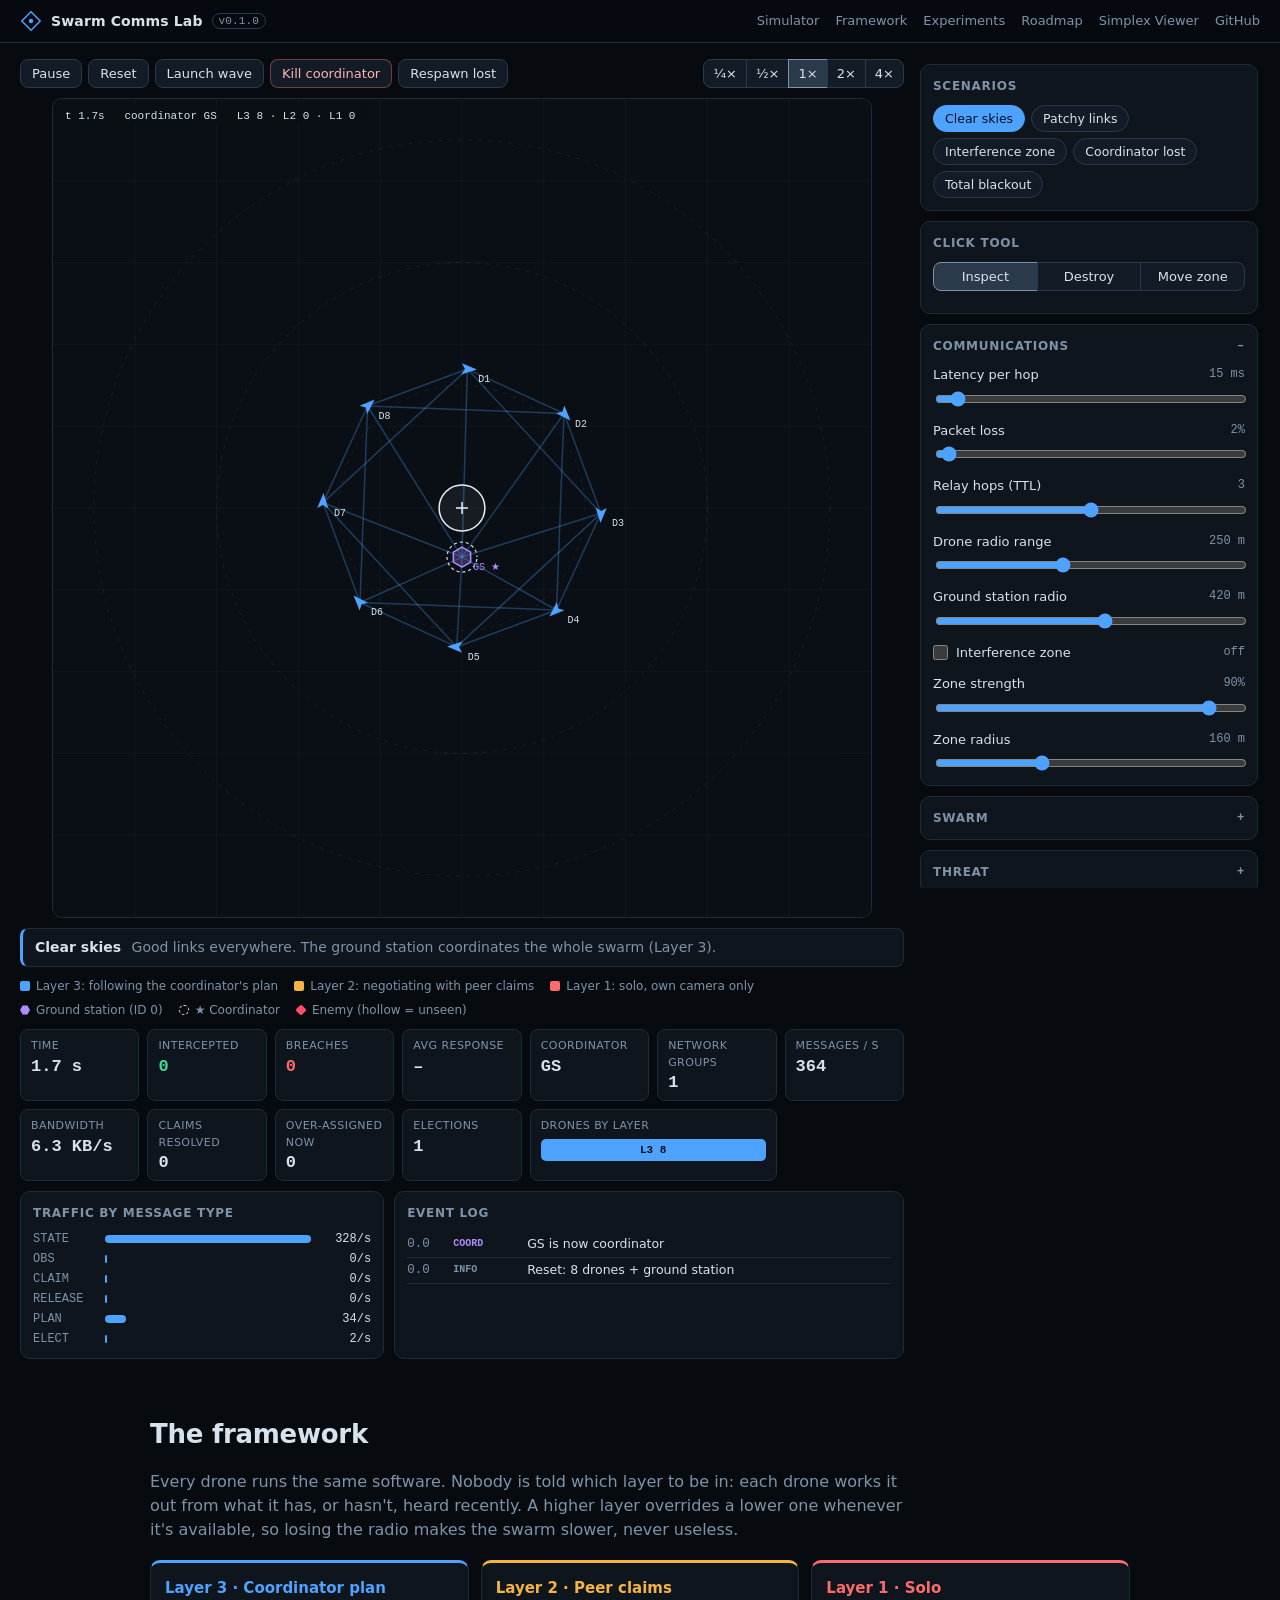
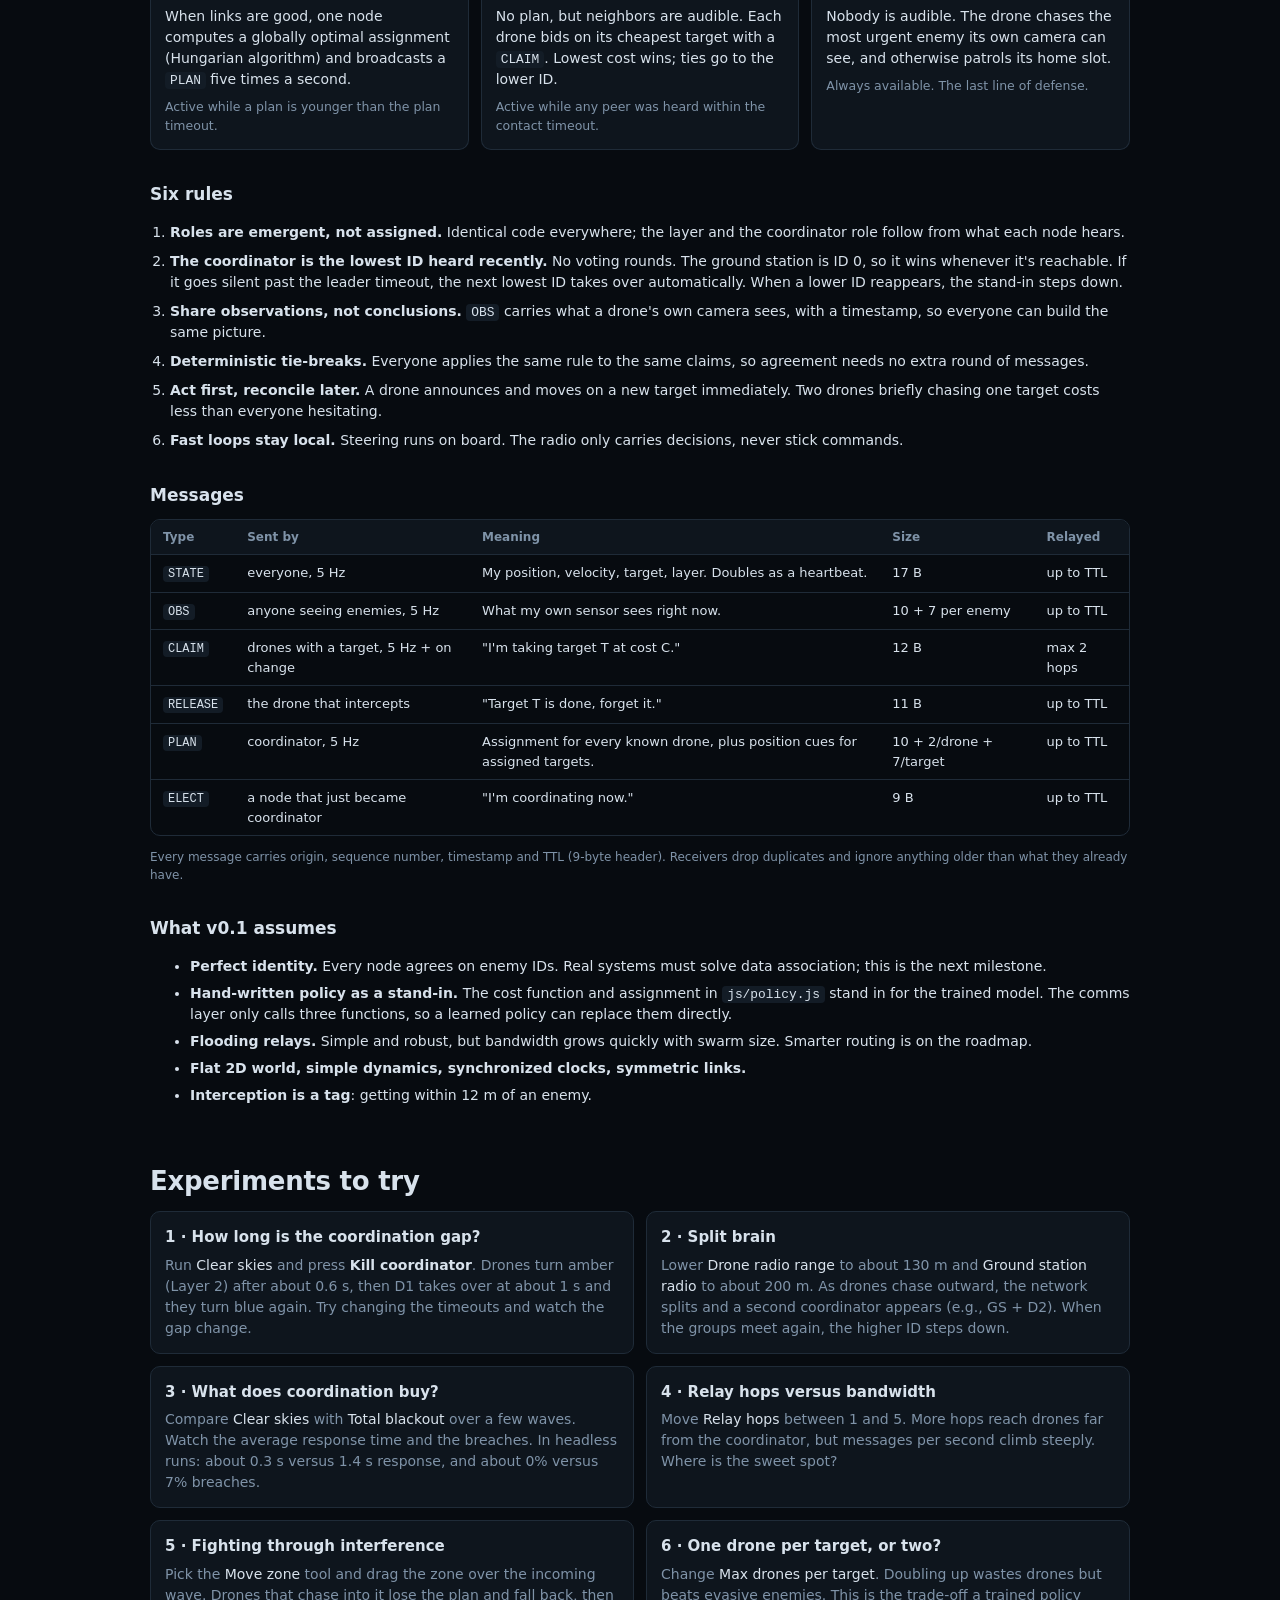
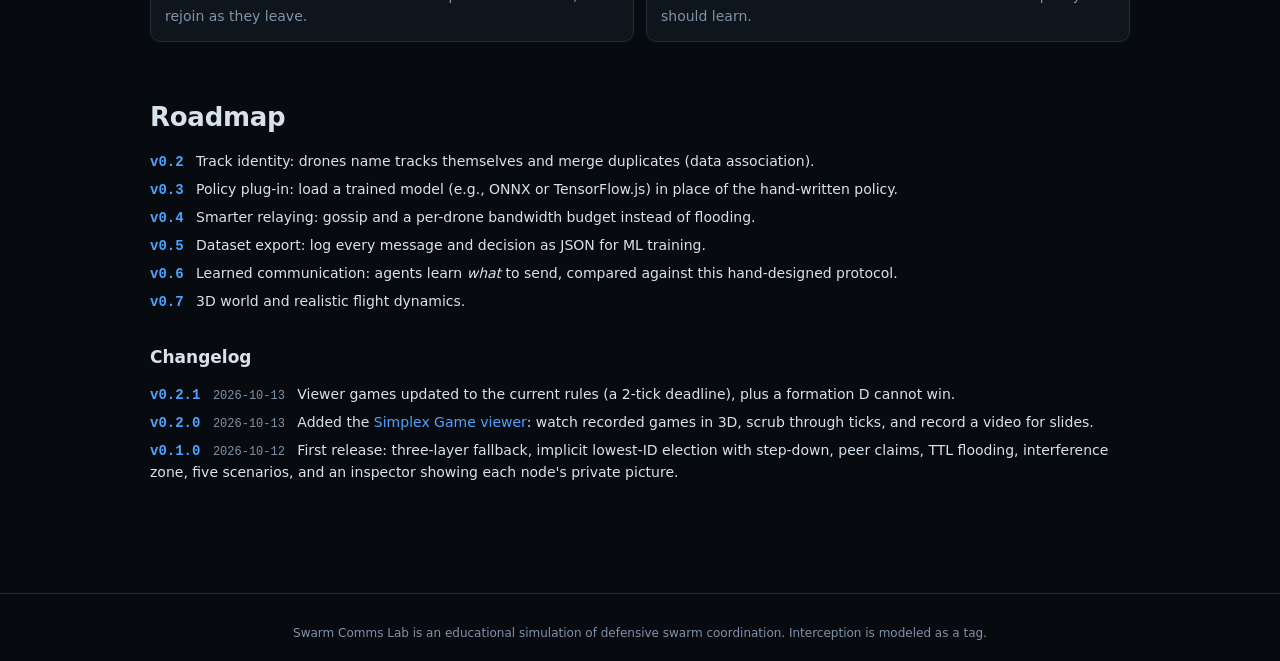
==== commit e035e68b: "Viewer: games under the current rules, plus a formation D cannot win Swaps the demo episodes for gam" ====
--- a/index.html
+++ b/index.html
@@ -222,6 +222,7 @@
       </ol>
       <h3>Changelog</h3>
       <ul class="changelog">
+        <li><b>v0.2.1</b> <time>2026-10-13</time> Viewer games updated to the current rules (a 2-tick deadline), plus a formation D cannot win.</li>
         <li><b>v0.2.0</b> <time>2026-10-13</time> Added the <a href="viewer/">Simplex Game viewer</a>: watch recorded games in 3D, scrub through ticks, and record a video for slides.</li>
         <li><b>v0.1.0</b> <time>2026-10-12</time> First release: three-layer fallback, implicit lowest-ID election with step-down, peer claims, TTL flooding, interference zone, five scenarios, and an inspector showing each node's private picture.</li>
       </ul>
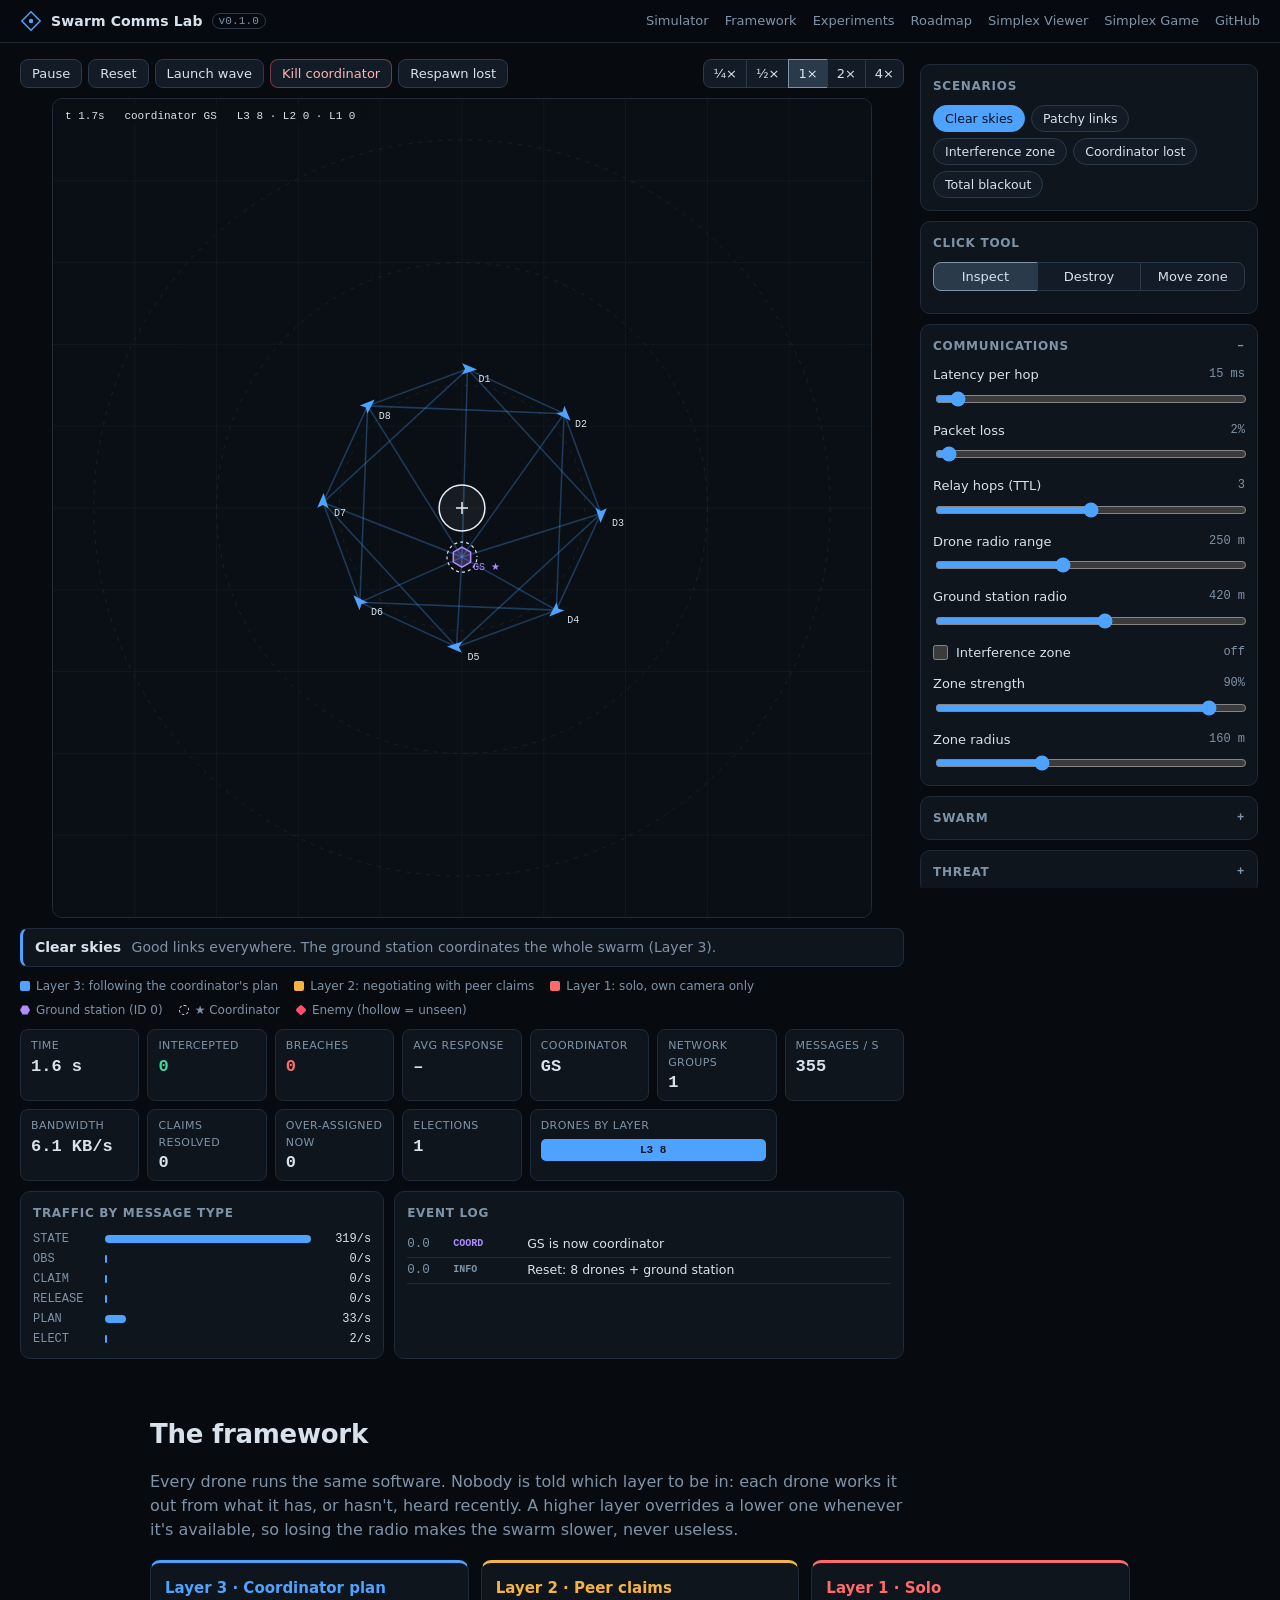
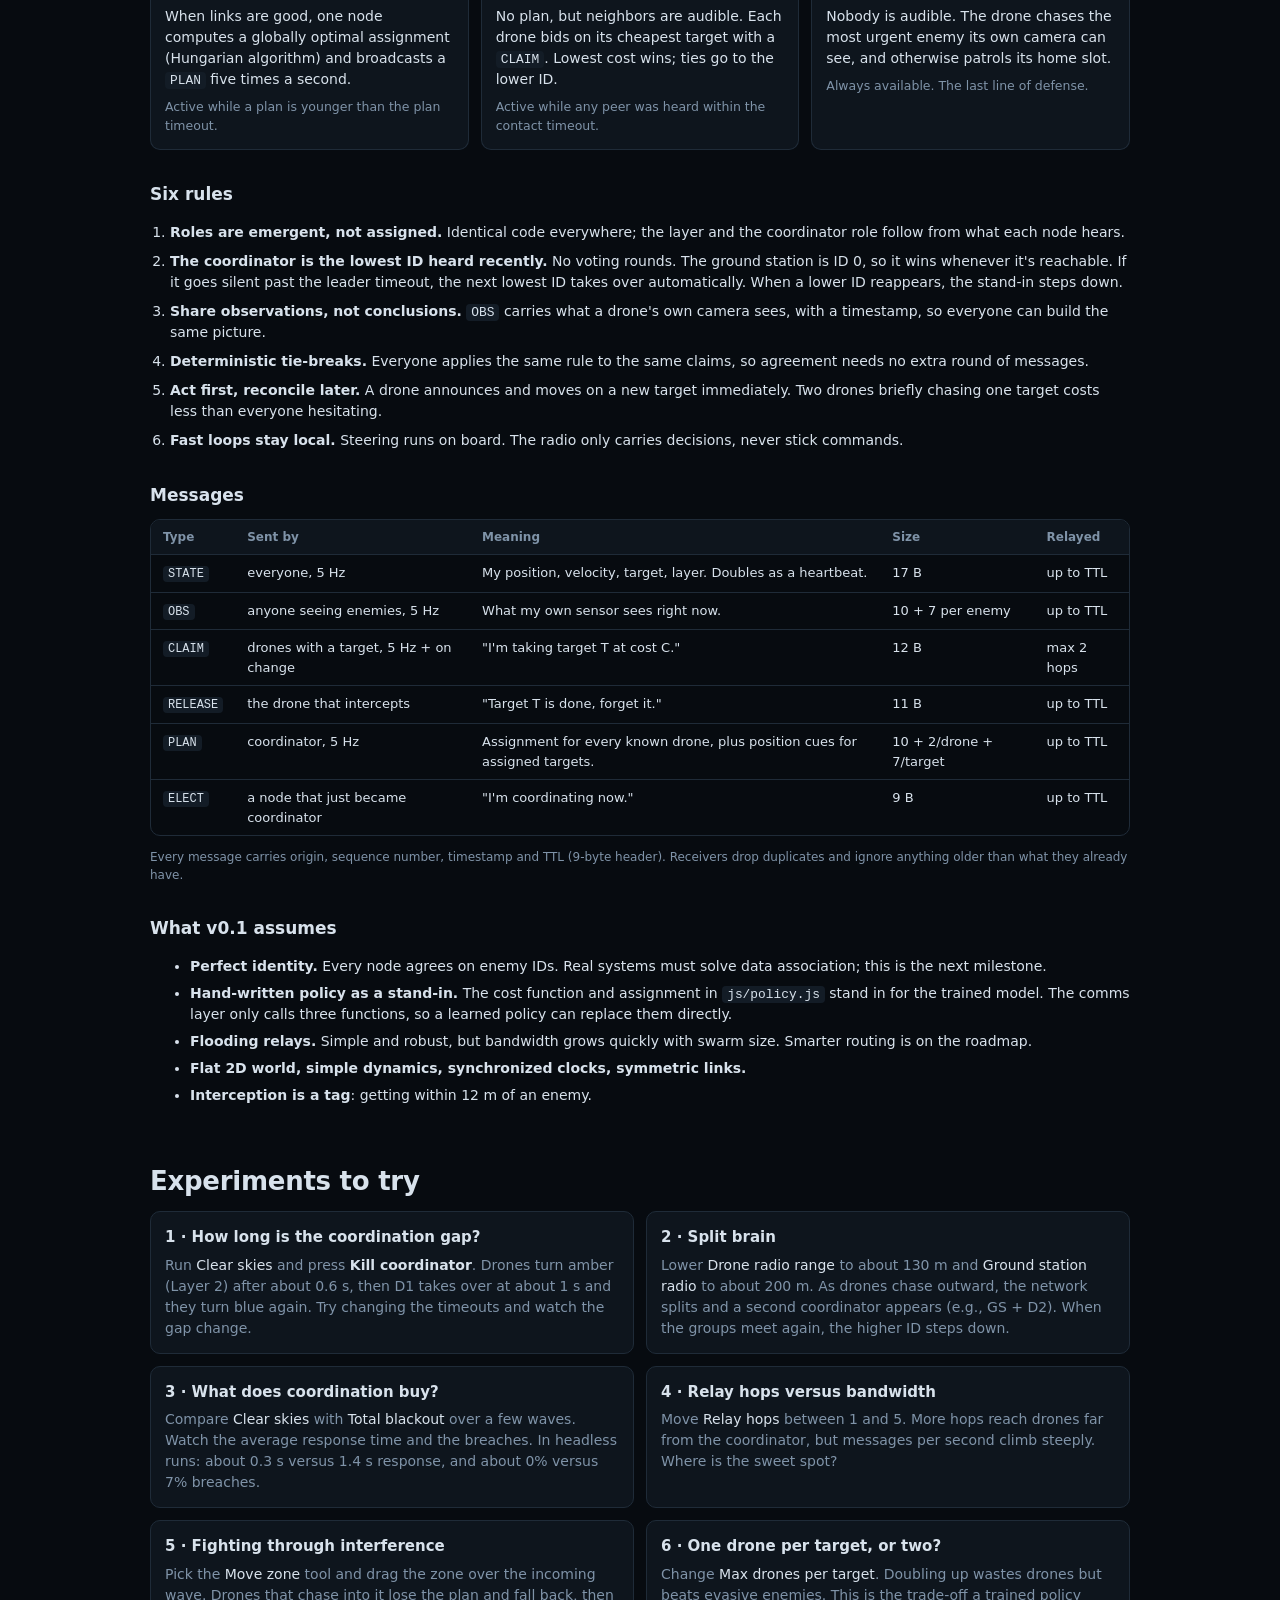
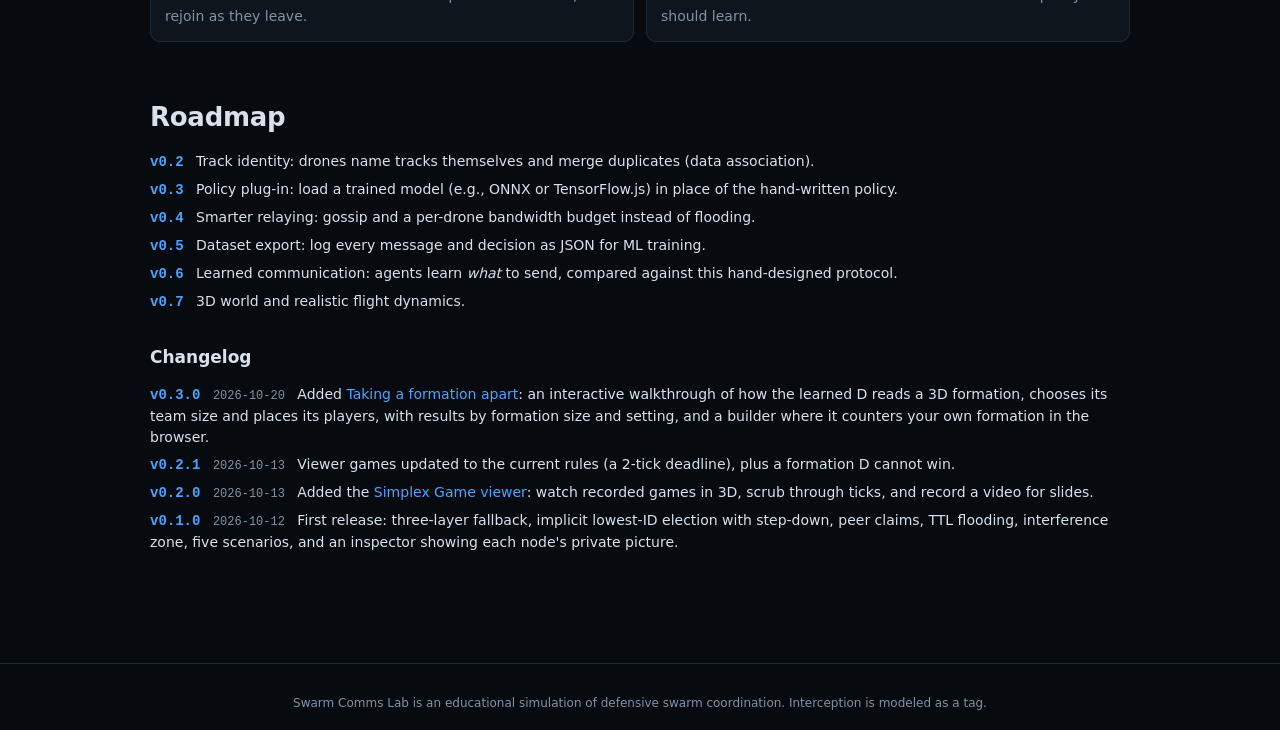
==== commit e16e2485: "Add the Simplex Game page: taking a formation apart An interactive page at simplex-game/ that walks " ====
--- a/index.html
+++ b/index.html
@@ -20,6 +20,7 @@
       <a href="#experiments">Experiments</a>
       <a href="#roadmap">Roadmap</a>
       <a href="viewer/">Simplex Viewer</a>
+      <a href="simplex-game/">Simplex Game</a>
       <a id="repoLink" href="https://github.com/mailabhiramsrinivas-art/swarm-comms-lab">GitHub</a>
     </nav>
   </header>
@@ -222,6 +223,7 @@
       </ol>
       <h3>Changelog</h3>
       <ul class="changelog">
+        <li><b>v0.3.0</b> <time>2026-10-20</time> Added <a href="simplex-game/">Taking a formation apart</a>: an interactive walkthrough of how the learned D reads a 3D formation, chooses its team size and places its players, with results by formation size and setting, and a builder where it counters your own formation in the browser.</li>
         <li><b>v0.2.1</b> <time>2026-10-13</time> Viewer games updated to the current rules (a 2-tick deadline), plus a formation D cannot win.</li>
         <li><b>v0.2.0</b> <time>2026-10-13</time> Added the <a href="viewer/">Simplex Game viewer</a>: watch recorded games in 3D, scrub through ticks, and record a video for slides.</li>
         <li><b>v0.1.0</b> <time>2026-10-12</time> First release: three-layer fallback, implicit lowest-ID election with step-down, peer claims, TTL flooding, interference zone, five scenarios, and an inspector showing each node's private picture.</li>
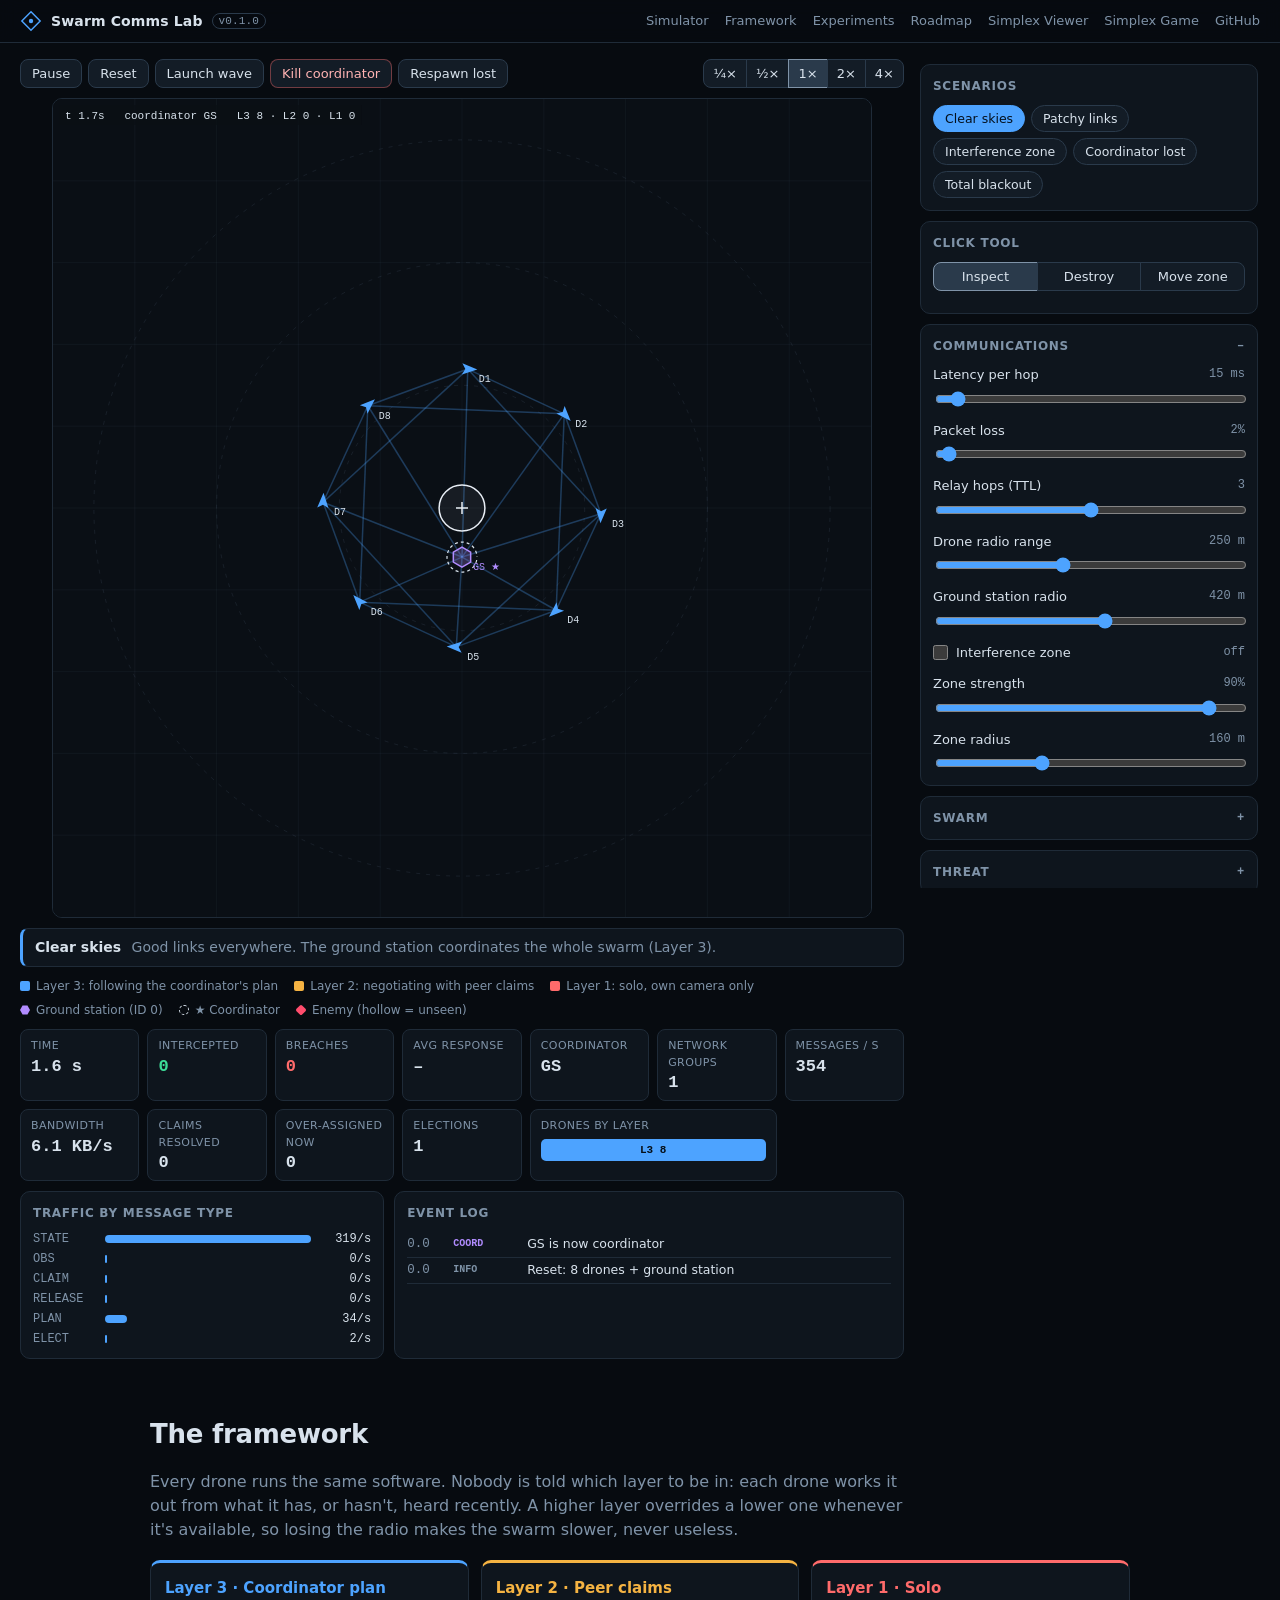
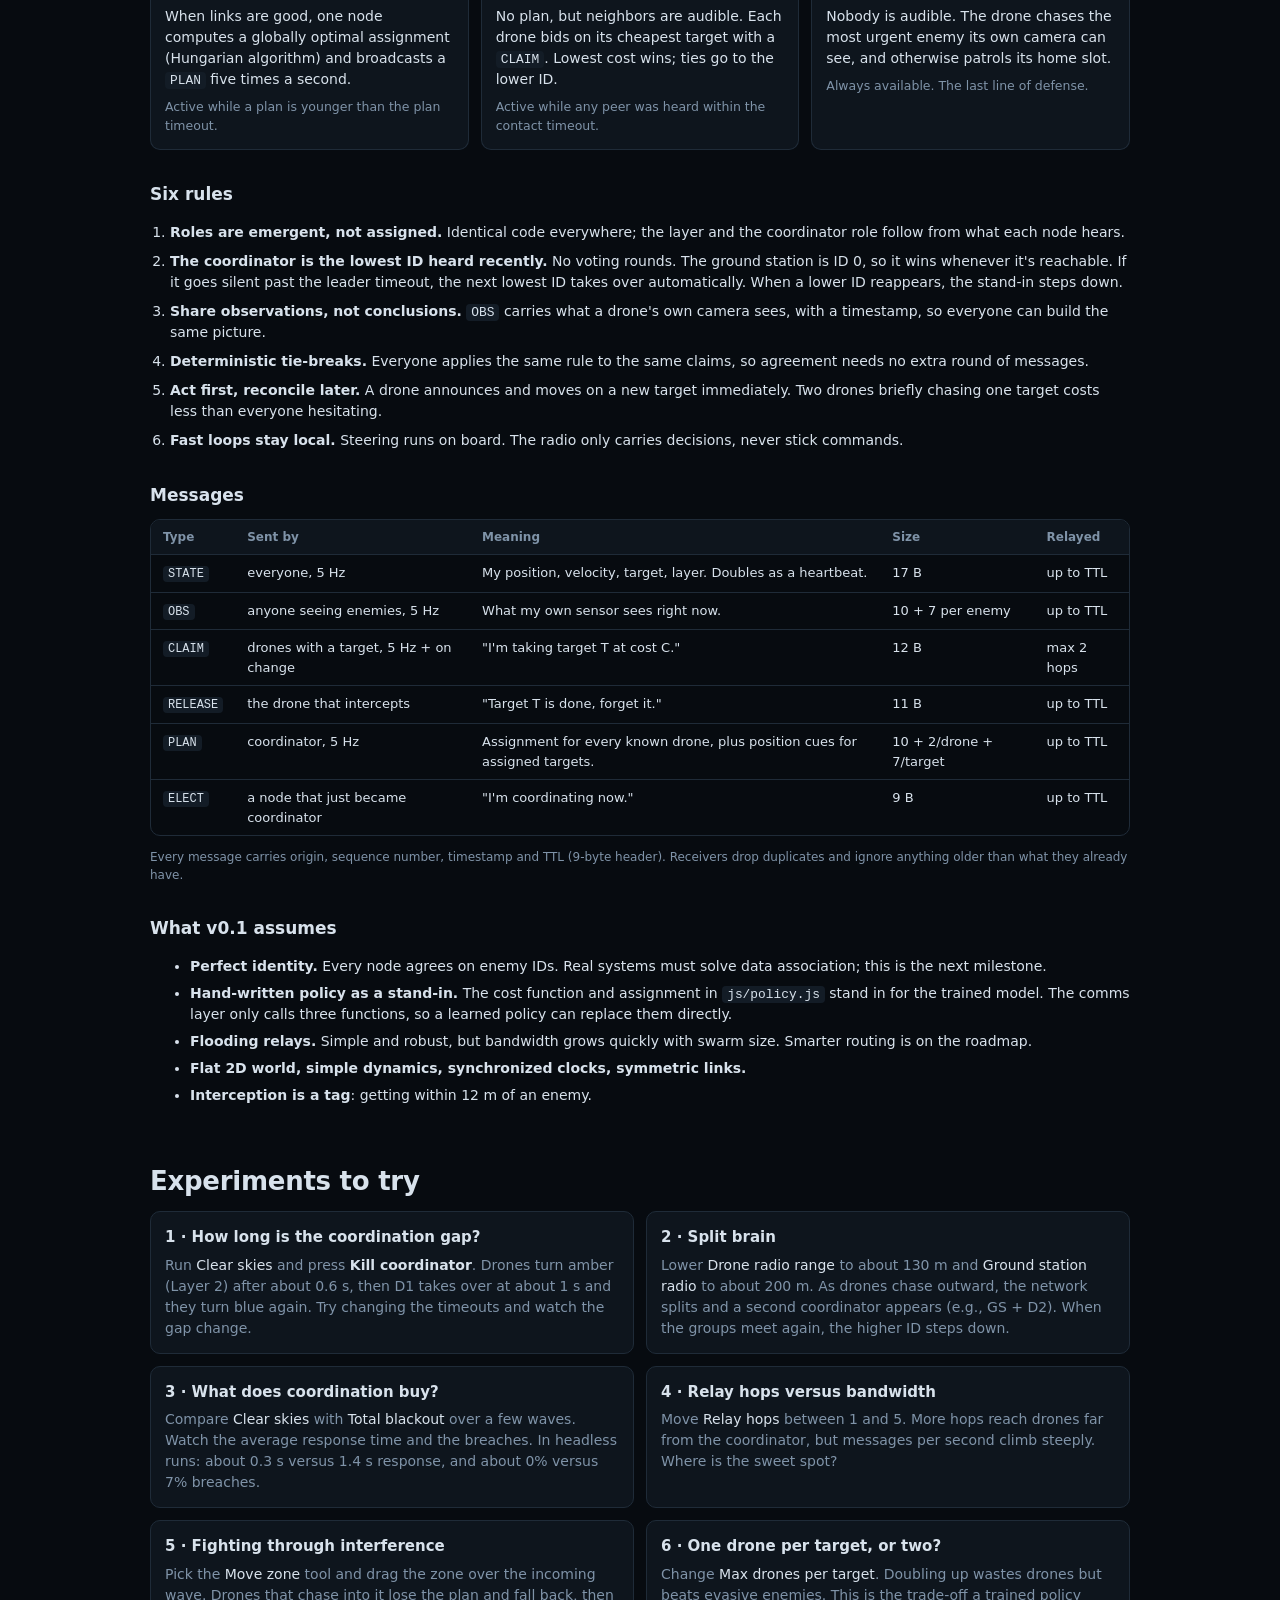
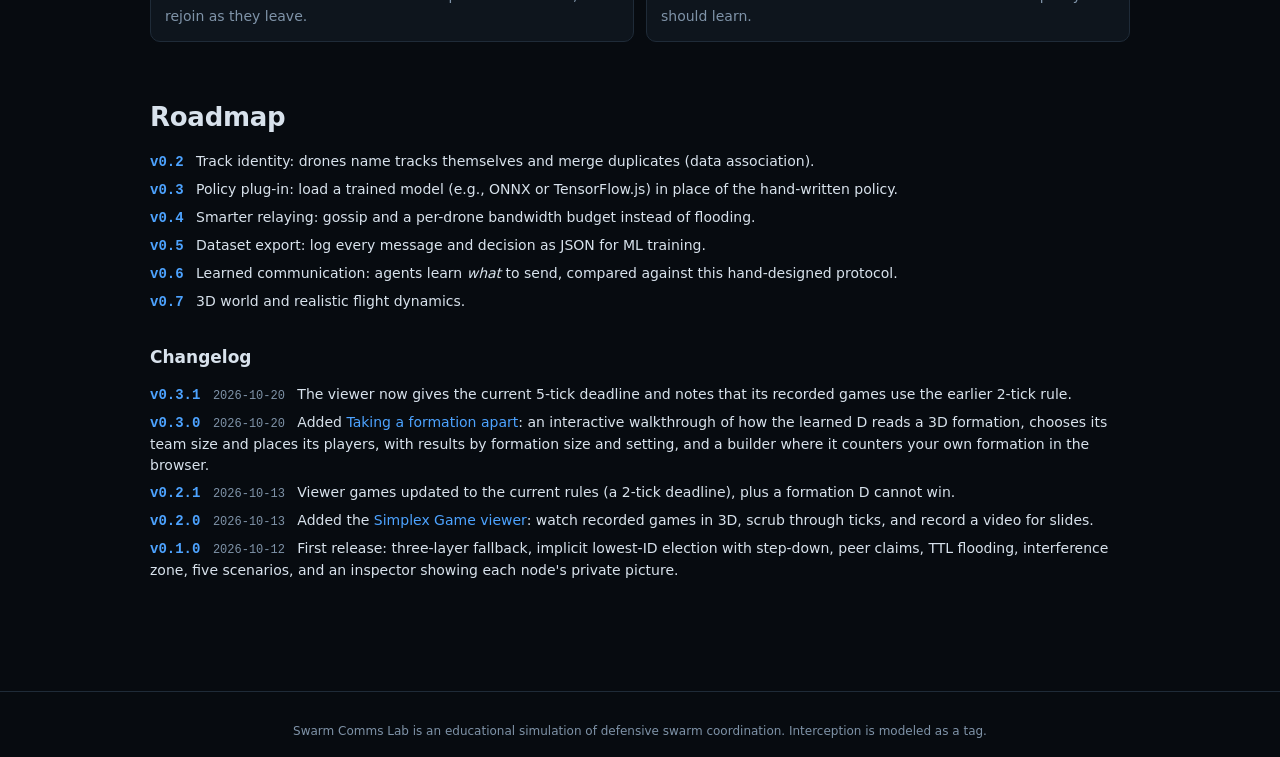
==== commit 74441ec1: "Viewer: give the current 5-tick deadline The rules section now says D has 5 ticks, matching the Simp" ====
--- a/index.html
+++ b/index.html
@@ -223,6 +223,7 @@
       </ol>
       <h3>Changelog</h3>
       <ul class="changelog">
+        <li><b>v0.3.1</b> <time>2026-10-20</time> The viewer now gives the current 5-tick deadline and notes that its recorded games use the earlier 2-tick rule.</li>
         <li><b>v0.3.0</b> <time>2026-10-20</time> Added <a href="simplex-game/">Taking a formation apart</a>: an interactive walkthrough of how the learned D reads a 3D formation, chooses its team size and places its players, with results by formation size and setting, and a builder where it counters your own formation in the browser.</li>
         <li><b>v0.2.1</b> <time>2026-10-13</time> Viewer games updated to the current rules (a 2-tick deadline), plus a formation D cannot win.</li>
         <li><b>v0.2.0</b> <time>2026-10-13</time> Added the <a href="viewer/">Simplex Game viewer</a>: watch recorded games in 3D, scrub through ticks, and record a video for slides.</li>
